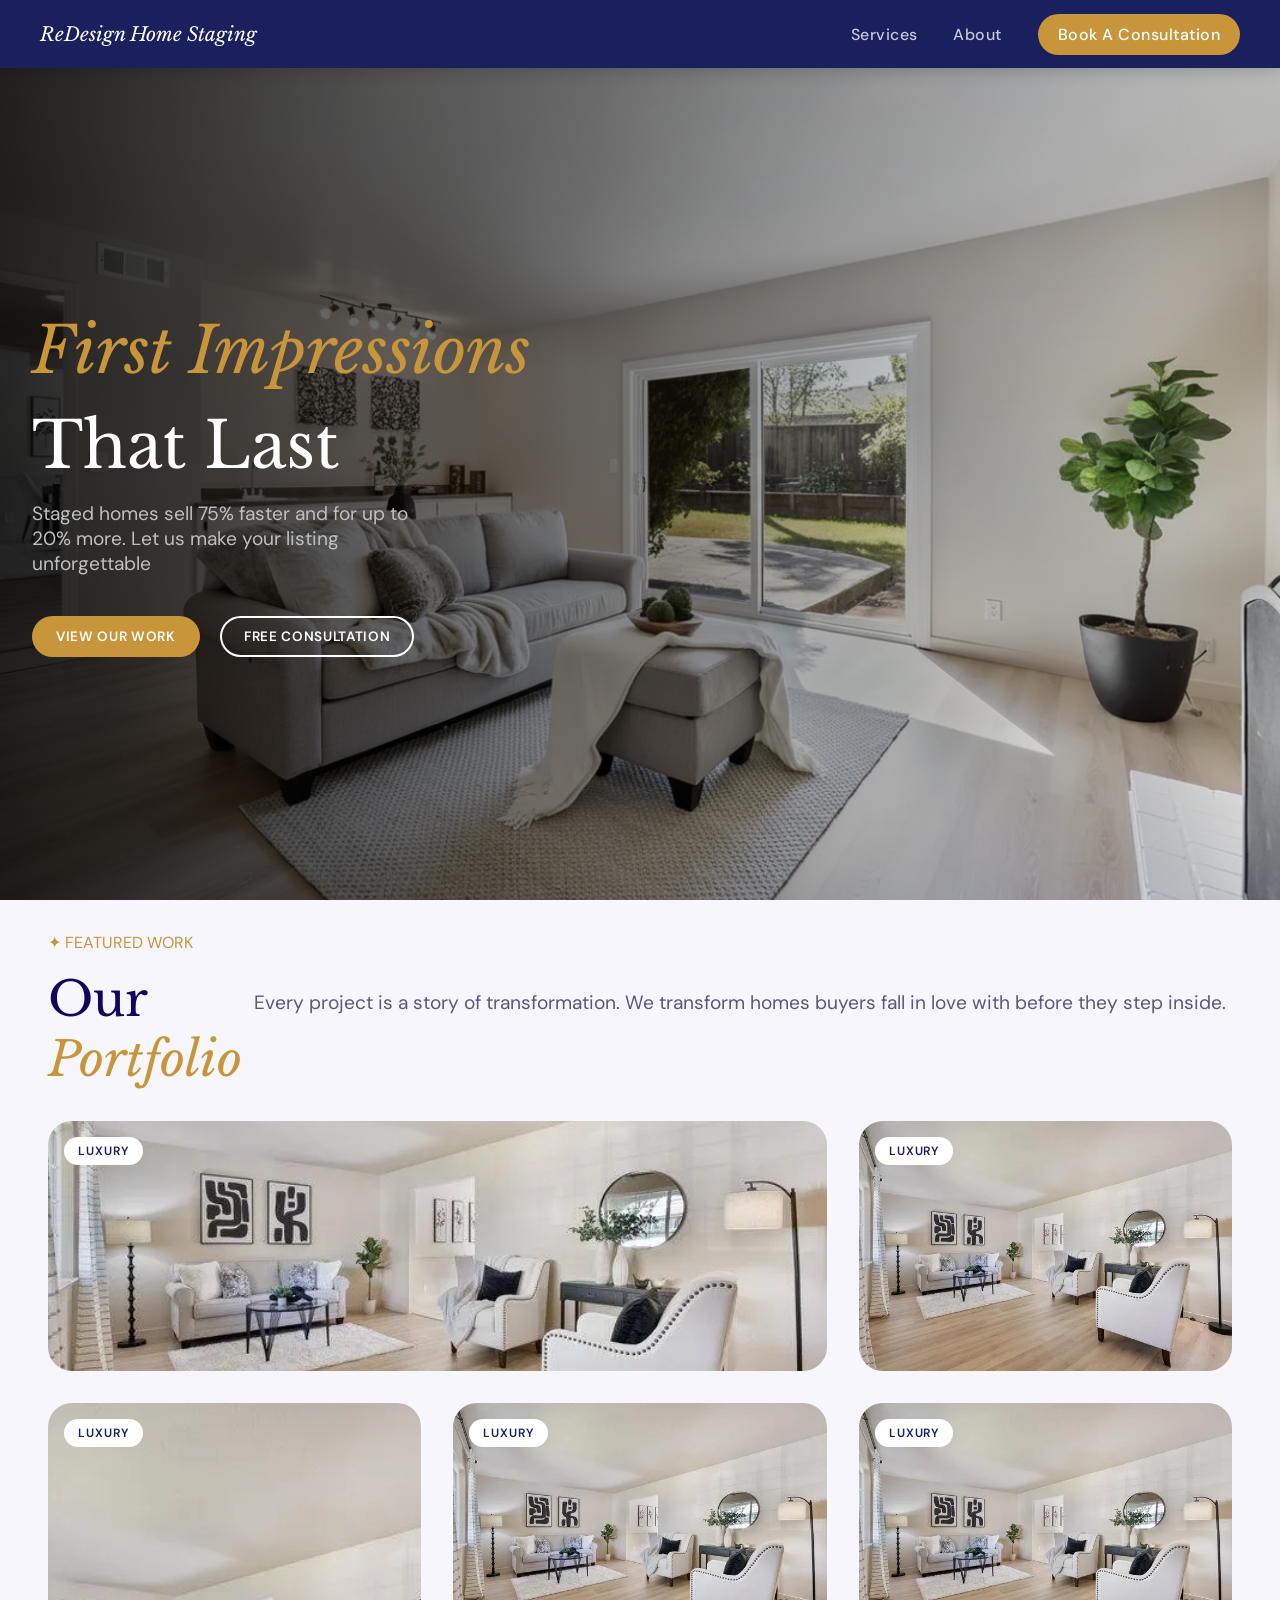
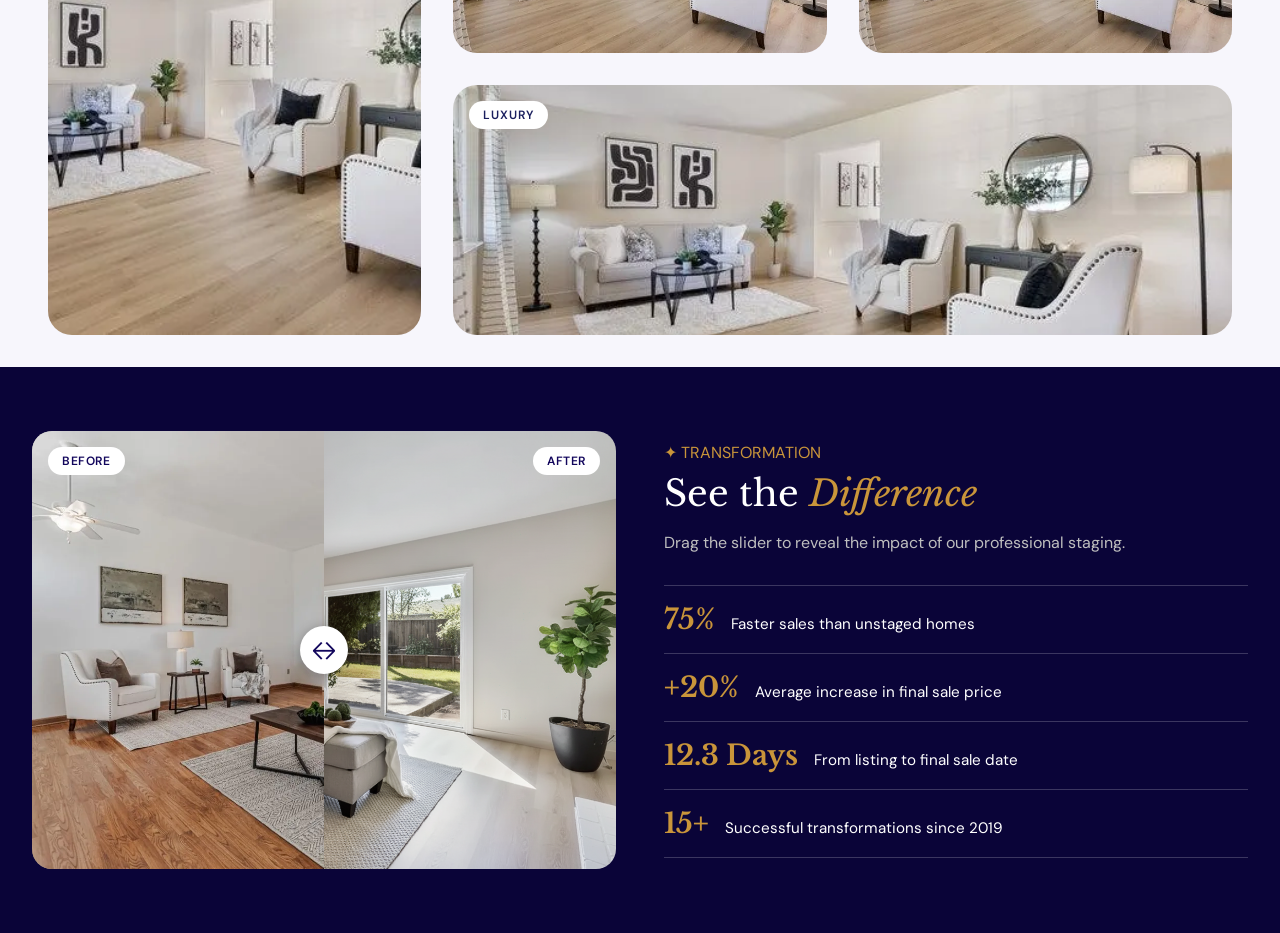
==== index.html @ 6b4704c6 "Added transformation section to homepage" ====
<!-- index.html - homepage for ReDesign Home Staging website -->

<!DOCTYPE html>

<html lang="en">
	<head>
        <meta charset="UTF-8" />
        <meta name="viewport" content="width=device-width, initial-scale=1.0" />
		<title>ReDesign Home Staging</title>
		<link rel="stylesheet" href="css/base.css" />
		<link rel="stylesheet" href="css/index.css" />
	</head>

	<body>

		<!-- navbar -->
		<nav id="navbar">
			<a href="index.html" id="brand">ReDesign Home Staging</a>

			<ul id="nav-links">
				<li><a href="services.html">Services</a></li>
				<li><a href="about.html">About</a></li>
				<li><a href="consult.html" id="nav-book">Book A Consultation</a></li>
			</ul>

            <!-- hamburger menu for mobile responsiveness -->
			<button id="nav-toggle" aria-label="Toggle menu">
				<span></span>
				<span></span>
				<span></span>
			</button>
		</nav>

		<!-- home page content -->
		<main id="page-body">
			<div class="hero">
				<img src="images/home-image-1.png" alt="Homepage Hero Image" class="hero-image">
				<div class="hero-overlay"></div>
				<div class="hero-content">
					<h1><span class="italic gold">First Impressions</span></h1>
					<h1>That Last</h1>
					<p>
						Staged homes sell 75% faster and for up to 20% more. Let us make your listing unforgettable
					</p>
					<!--button to scroll down to portfolio section-->
					<div class="inline">
						<a href="#portfolio" class="hero-cta">View Our Work</a>
						<a href="consult.html" class="hero-cta secondary">Free Consultation</a>
					</div>
				</div>
			</div>
			<!-- portfolio section -->
			<section id="portfolio" class="portfolio">
				<div class="portfolio-header">
					<div class="header-left">
						<p><span class="gold">✦ FEATURED WORK</span></p>
						<h2>Our <span class="italic gold"><br>Portfolio</span></h2>
					</div>
					<div class="header-right">
						<p>Every project is a story of transformation. We transform homes buyers fall in love with before they step inside.</p>
					</div>
				</div>

				<!-- Portfolio Grid -->
				<div class="portfolio-grid">
					<div class="portfolio-item">
						<div class="portfolio-image-wrapper">
							<img src="images/rdhs-image-2.png" alt="ReDesign Home Staging Project 2">
							<div class="portfolio-image-overlay"></div>
							<span class="portfolio-tag">Luxury</span>
							<div class="portfolio-caption">
								<h3>Location, CA</h3>
							</div>
						</div>
					</div>
					<div class="portfolio-item">
						<div class="portfolio-image-wrapper">
							<img src="images/rdhs-image-2.png" alt="ReDesign Home Staging Project 2">
							<div class="portfolio-image-overlay"></div>
							<span class="portfolio-tag">Luxury</span>
							<div class="portfolio-caption">
								<h3>Location, CA</h3>
							</div>
						</div>
					</div>
					<div class="portfolio-item">
						<div class="portfolio-image-wrapper">
							<img src="images/rdhs-image-2.png" alt="ReDesign Home Staging Project 2">
							<div class="portfolio-image-overlay"></div>
							<span class="portfolio-tag">Luxury</span>
							<div class="portfolio-caption">
								<h3>Location, CA</h3>
							</div>
						</div>
					</div>
					<div class="portfolio-item">
						<div class="portfolio-image-wrapper">
							<img src="images/rdhs-image-2.png" alt="ReDesign Home Staging Project 2">
							<div class="portfolio-image-overlay"></div>
							<span class="portfolio-tag">Luxury</span>
							<div class="portfolio-caption">
								<h3>Location, CA</h3>
							</div>
						</div>
					</div>
					<div class="portfolio-item">
						<div class="portfolio-image-wrapper">
							<img src="images/rdhs-image-2.png" alt="ReDesign Home Staging Project 2">
							<div class="portfolio-image-overlay"></div>
							<span class="portfolio-tag">Luxury</span>
							<div class="portfolio-caption">
								<h3>Location, CA</h3>
							</div>
						</div>
					</div>
					<div class="portfolio-item">
						<div class="portfolio-image-wrapper">
							<img src="images/rdhs-image-2.png" alt="ReDesign Home Staging Project 2">
							<div class="portfolio-image-overlay"></div>
							<span class="portfolio-tag">Luxury</span>
							<div class="portfolio-caption">
								<h3>Location, CA</h3>
							</div>
						</div>
					</div>
				</div>
			</section>

			<!-- transformation section-->
			<section id="transformation" class="transformation">
				<div class="transformation-inner">
					<!-- Before/After Slider (left column) -->
				  	<div class="transformation-slider-wrapper">
						<div class="transformation-slider" id="transformation-slider">
							<!-- Before Image -->
							<img 
								src="images/home-image-1.png" 
								alt="Before" 
								class="transformation-img transformation-img-before">

							<!-- After Image -->
							<div class="transformation-after-wrapper" id="after-clip" style="width: 50%;">
								<img 
									src="images/rdhs-image-3.png" 
									alt="After" 
									class="transformation-img transformation-img-after">
							</div>

							<!-- Pills -->
							<span class="transformation-pill transformation-pill-before">Before</span>
							<span class="transformation-pill transformation-pill-after">After</span>

							<!-- Slider Handle -->
							<div class="transformation-handle" id="slider-handle" role="slider" aria-valuenow="50" aria-valuemin="0" aria-valuemax="100" tabindex="0">
								<span class="transformation-handle-icon">&#8596;</span>
							</div>
						</div>
					</div>
					
					<!-- Content (right column) -->
					<div class="transformation-content">
						<p><span class="gold">✦ TRANSFORMATION</span></p>
						<h2>See the <span class="italic gold">Difference</span></h2>
						<p class="transformation-subtitle">Drag the slider to reveal the impact of our professional staging.</p>
						<ul class="transformation-facts">
							<li class="transformation-fact">
								<span class="transformation-fact-value">75%</span>
								<span class="transformation-fact-label">Faster sales than unstaged homes</span>
							</li>
							<li class="transformation-fact">
								<span class="transformation-fact-value">+20%</span>
								<span class="transformation-fact-label">Average increase in final sale price</span>
							</li>
							<li class="transformation-fact">
								<span class="transformation-fact-value">12.3 Days</span>
								<span class="transformation-fact-label">From listing to final sale date</span>
							</li>
							<li class="transformation-fact">
								<span class="transformation-fact-value">15+</span>
								<span class="transformation-fact-label">Successful transformations since 2019</span>
							</li>
						</ul>
					</div>
				</div>
			  </section>
		</main>

        <script src="js/navbar.js"></script>
		<script src="js/transformation-slider.js"></script>

	</body>
</html>
---- css/base.css ----
/* base.css - universal styling across pages */

/* importing google fonts for Libre Baskerville and DM Sans */
@import url('https://fonts.googleapis.com/css2?family=Libre+Baskerville:ital,wght@0,400;0,700;1,400&family=DM+Sans:wght@300;400;500;600&display=swap');

/* root variables */
:root {
  --navy:         #1a1f5e;
  --navy-blue:    #294187;
  --dark-navy:    #12065C;
  --darkest-navy: #0A0438;
  --light-blue:   #5D567D;
  --gold:         #C9953A;
  --gold-hover:   #e6b965;
  --white:        #ffffff;
  --bg-white:     #F7F6FC;
  --gray:         #BFBFBF;
  --dark-gray:    #6E6E6E;

  --nav-height: 68px;
  --font-serif: 'Libre Baskerville', Georgia, serif;
  --font-sans:  'DM Sans', sans-serif;
}

/* reset CSS */
*, *::before, *::after {
  box-sizing: border-box;
  margin: 0;
  padding: 0;
}

html {
  scroll-behavior: smooth;
}

body {
  font-family: var(--font-sans);
  background: var(--bg-white);
}

a {
  text-decoration: none;
  color: inherit;
}

.italic {
  font-style: italic;
}

.gold {
  color: var(--gold);
}

.inline {
  display: inline-block;
}

/* navbar */
nav {
  position: fixed;
  top: 0;
  left: 0;
  right: 0;
  z-index: 1000;
  height: var(--nav-height);
  background: var(--navy);
  display: flex;
  align-items: center;
  padding: 0 40px;
  box-shadow: 0 2px 16px rgba(0, 0, 0, 0.2);
}

/* brand / logo text */
#brand {
  font-family: var(--font-serif);
  font-size: 1.20rem;
  /* font-weight: 700; */
  font-style: italic;
  color: var(--white);
  flex-shrink: 0;
}

/* link list */
#nav-links {
  display: flex;
  align-items: center;
  gap: 36px;
  list-style: none;
  margin-left: auto;
}

#nav-links a {
  font-size: 1rem;
  font-weight: 500;
  color: rgba(255, 255, 255, 0.75);
  letter-spacing: 0.03em;
  position: relative;
  transition: color 0.2s;
}

/* underline animation on hover */
#nav-links a::after {
  content: '';
  position: absolute;
  bottom: -2px;
  left: 0;
  width: 0;
  height: 1.5px;
  background: var(--gold);
  transition: width 0.2s;
}

#nav-links a:hover {
  color: var(--white);
}

#nav-links a:hover::after {
  width: 100%;
}

/* active page indicator */
#nav-links a.active {
  color: var(--white);
  background: rgba(255, 255, 255, 0.12);
  padding: 5px 12px;
  border-radius: 20px;
}

#nav-links a.active::after {
  display: none;
}

/* book button */
#nav-book {
  background: var(--gold);
  color: var(--white) !important;
  font-size: 0.82rem;
  font-weight: 600;
  letter-spacing: 0.04em;
  padding: 10px 20px;
  border-radius: 30px;
  transition: background 0.2s;
}

#nav-book:hover {
  background: var(--gold-hover);
}

/* book button active state */
#nav-book.active {
  background: var(--gold-hover);
}

#nav-book::after,
#nav-book.active::after {
  display: none !important;
}

/* hamburger button */
#nav-toggle {
  display: none;
  flex-direction: column;
  gap: 5px;
  background: none;
  border: none;
  cursor: pointer;
  padding: 4px;
  margin-left: 16px
}

#nav-toggle span {
  display: block;
  width: 24px;
  height: 2px;
  background: var(--white);
  border-radius: 2px;
  transition: all 0.3s;
}

/* mobile responsiveness */
@media (max-width: 768px) {
  nav {
    padding: 0 20px;
  }

  #nav-links {
    display: none;
    position: fixed;
    top: var(--nav-height);
    left: 0;
    right: 0;
    background: var(--navy);
    flex-direction: column;
    gap: 0;
    padding: 12px 0 20px;
    box-shadow: 0 8px 24px rgba(0, 0, 0, 0.2);
  }

  #nav-links.open {
    display: flex;
  }

  #nav-links li {
    width: 100%;
    text-align: center;
  }

  #nav-links a {
    display: block;
    padding: 14px 24px;
    font-size: 0.95rem;
  }

  #nav-links a::after {
    display: none;
  }

  #nav-links a.active {
    padding: 14px 24px;
    border-radius: 0;
    background: rgba(255, 255, 255, 0.1);
  }

  #nav-toggle {
    display: flex;
    margin-left: 16px;
  }

  #nav-toggle.open span:nth-child(1) {
    transform: translateY(7px) rotate(45deg);
  }

  #nav-toggle.open span:nth-child(2) {
    opacity: 0;
  }

  #nav-toggle.open span:nth-child(3) {
    transform: translateY(-7px) rotate(-45deg);
  }
}

/* offsetting page content below fixed nav */
#page-body {
  padding-top: var(--nav-height);
}
---- css/index.css ----
/* index.css - styling for index.html */

/* hero section */
.hero {
    position: relative;
    min-height: calc(100vh - var(--nav-height));
    overflow: hidden;
}

.hero-image {
    position: absolute;
    inset: 0;
    width: 100%;
    height: 100%;
    object-fit: cover;
    z-index: 0;
}

.hero-overlay {
    position: absolute;
    inset: 0;
    background: linear-gradient(to right, rgba(0, 0, 0, 0.800), transparent);
    z-index: 1;
}

/* text content above overlay */
.hero-content {
    position: relative;
    z-index: 2;
    color: var(--white);
    display: flex;
    flex-direction: column;
    align-items: left;
    justify-content: center;
    text-align: left;
    padding: 4rem 2rem;
    gap: 1rem;
    min-height: calc(100vh - var(--nav-height));
}

.hero-content h1 {
    font-family: var(--font-serif);
    font-size: 4rem;
    font-weight: 400;
}

.hero-content p {
    max-width: 400px;
    font-size: 1.2rem;
    color: var(--gray);
}

.hero-cta {
    display: inline-block;
    margin-top: 1.5rem;
    margin-right: 1rem;
    padding: 0.75rem 1.5rem;
    border-radius: 999px;
    background: var(--gold);
    color: var(--white);
    font-weight: 600;
    letter-spacing: 0.05em;
    text-transform: uppercase;
    font-size: 0.85rem;
    transition: background 0.2s;
}

.hero-cta:hover {
    background: var(--gold-hover);
}

.hero-cta.secondary {
    background: transparent;
    box-shadow: inset 0 0 0 2px var(--white);
    color: var(--white);
}

.hero-cta.secondary:hover {
    background: var(--dark-gray);
    color: var(--white);
}

/* portfolio section */
.portfolio {
    padding: 2rem 3rem;
}

.portfolio-header {
    display: flex;
    margin-bottom: 2rem;
}

.header-left {
    flex: 1;
    max-width: 200px;
}

.header-right {
    flex: 3;
    display: flex;
    align-items: center;
    justify-content: center;
    color: var(--light-blue);
    font-size: 1.2rem;
}

.portfolio h2 {
    font-family: var(--font-serif);
    color: var(--dark-navy);
    font-size: 3rem;
    font-weight: 400;
}

.portfolio p {
    margin-bottom: 1rem;
}

.portfolio-grid {
    display: grid;
    grid-template-columns: repeat(3, 1fr);
    grid-template-rows: repeat(3, 250px);
    grid-template-areas: 
        "home-1 home-1 home-2"
        "home-3 home-4 home-5"
        "home-3 home-6 home-6";
    gap: 2rem;
}

.portfolio-item {
    height: 100%;
}

.portfolio-item:nth-child(1) {
    grid-area: home-1;
}
.portfolio-item:nth-child(2) {
    grid-area: home-2;
}
.portfolio-item:nth-child(3) {
    grid-area: home-3;
}
.portfolio-item:nth-child(4) {
    grid-area: home-4;
}
.portfolio-item:nth-child(5) {
    grid-area: home-5;
}
.portfolio-item:nth-child(6) {
    grid-area: home-6;
}


.portfolio-image-wrapper {
    position: relative;
    height: 100%;
    border-radius: 24px;
    overflow: hidden;
}

.portfolio-image-wrapper img {
    display: block;
    width: 100%;
    height: 100%;
    object-fit: cover;
}

.portfolio-image-overlay {
    position: absolute;
    bottom: 0;
    left: 0;
    right: 0;
    height: 40%;
    z-index: 1;
    transition: background 0.3s ease;
}

.portfolio-tag {
    position: absolute;
    top: 16px;
    left: 16px;
    z-index: 2;
    padding: 6px 14px;
    border-radius: 999px;
    background: var(--white);
    color: var(--navy);
    font-size: 0.75rem;
    font-weight: 600;
    letter-spacing: 0.08em;
    text-transform: uppercase;
}

.portfolio-caption {
    position: absolute;
    left: 24px;
    bottom: 20px;
    z-index: 2;
    color: var(--white);
    opacity: 0;
    transform: translateY(10px);
    transition: opacity 0.3s ease, transform 0.3s ease;
}

.portfolio-caption h3 {
    font-family: var(--font-serif);
    font-size: 1.1rem;
    font-weight: 400;
}

.portfolio-image-wrapper:hover img {
    transform: scale(1.02);
    transition: transform 0.3s ease;
}

.portfolio-image-wrapper:hover .portfolio-caption {
    opacity: 1;
    transform: translateY(0);
}

.portfolio-image-wrapper:hover .portfolio-image-overlay {
    background: linear-gradient(to top, rgba(27, 27, 27, 0.8), transparent);
}

/* transformation section */
.transformation {
    background: var(--darkest-navy);
    color: var(--white);
    padding: 4rem 2rem;
}

.transformation-inner {
    max-width: 1300px;
    margin: 0 auto;
    display: grid;
    grid-template-columns: 1fr 1fr;
    gap: 3rem;
    align-items: center;
}

/* Before/After Slider (left column) */
.transformation-slider-wrapper {
    width: 100%;
}

.transformation-slider {
    position: relative;
    width: 100%;
    border-radius: 20px;
    overflow: hidden;
    aspect-ratio: 4 / 3;
    background: var(--darkest-navy);
}

.transformation-img {
    position: absolute;
    inset: 0;
    width: 100%;
    height: 100%;
    object-fit: cover;
    display: block;
}

.transformation-after-wrapper {
    position: absolute;
    inset: 0;
    overflow: hidden;
    z-index: 2;
}

.transformation-after-wrapper .transformation-img-after {
    position: absolute;
    left: 0;
    top: 0;
    height: 100%;
    width: calc(100% * 100 / var(--clip, 50));
    object-fit: cover;
    display: block;
}

/* Pills */
.transformation-pill {
    position: absolute;
    top: 16px;
    z-index: 3;
    padding: 6px 14px;
    border-radius: 999px;
    background: var(--white);
    color: var(--dark-navy);
    font-size: 0.75rem;
    font-weight: 600;
    letter-spacing: 0.05em;
    text-transform: uppercase;
}

.transformation-pill-before { left: 16px; }
.transformation-pill-after { right: 16px; }

/* Handle on the divider */
.transformation-handle {
    position: absolute;
    top: 50%;
    left: 50%;
    transform: translate(-50%, -50%);
    width: 48px;
    height: 48px;
    border-radius: 50%;
    background: var(--white);
    box-shadow: 0 2px 12px rgba(0,0,0,0.3);
    z-index: 4;
    cursor: ew-resize;
    display: flex;
    align-items: center;
    justify-content: center;
    touch-action: none;
}

.transformation-handle-icon {
    font-size: 1.5rem;
    color: var(--dark-navy);
}

/* Right column: title, headline, subtitle, facts */
.transformation-content h2 {
    font-family: var(--font-serif);
    font-size: 2.25rem;
    font-weight: 400;
    margin: 0.5rem 0 1rem;
}

.transformation-subtitle {
    color: var(--gray);
    margin-bottom: 2rem;
}

.transformation-facts {
    list-style: none;
    padding: 0;
    margin: 0;
    border-top: 1px solid rgba(255,255,255,0.2);
}

.transformation-fact {
    display: flex;
    align-items: baseline;
    gap: 1rem;
    padding: 1rem 0;
    border-bottom: 1px solid rgba(255,255,255,0.2);
}

.transformation-fact-value {
    font-family: var(--font-serif);
    font-size: 1.75rem;
    font-weight: 700;
    color: var(--gold);
    flex-shrink: 0;
}

.transformation-fact-label {
    color: var(--white);
    font-size: 0.95rem;
}

@media (max-width: 1024px) {
    .transformation-inner {
      grid-template-columns: 1fr;
    }
}
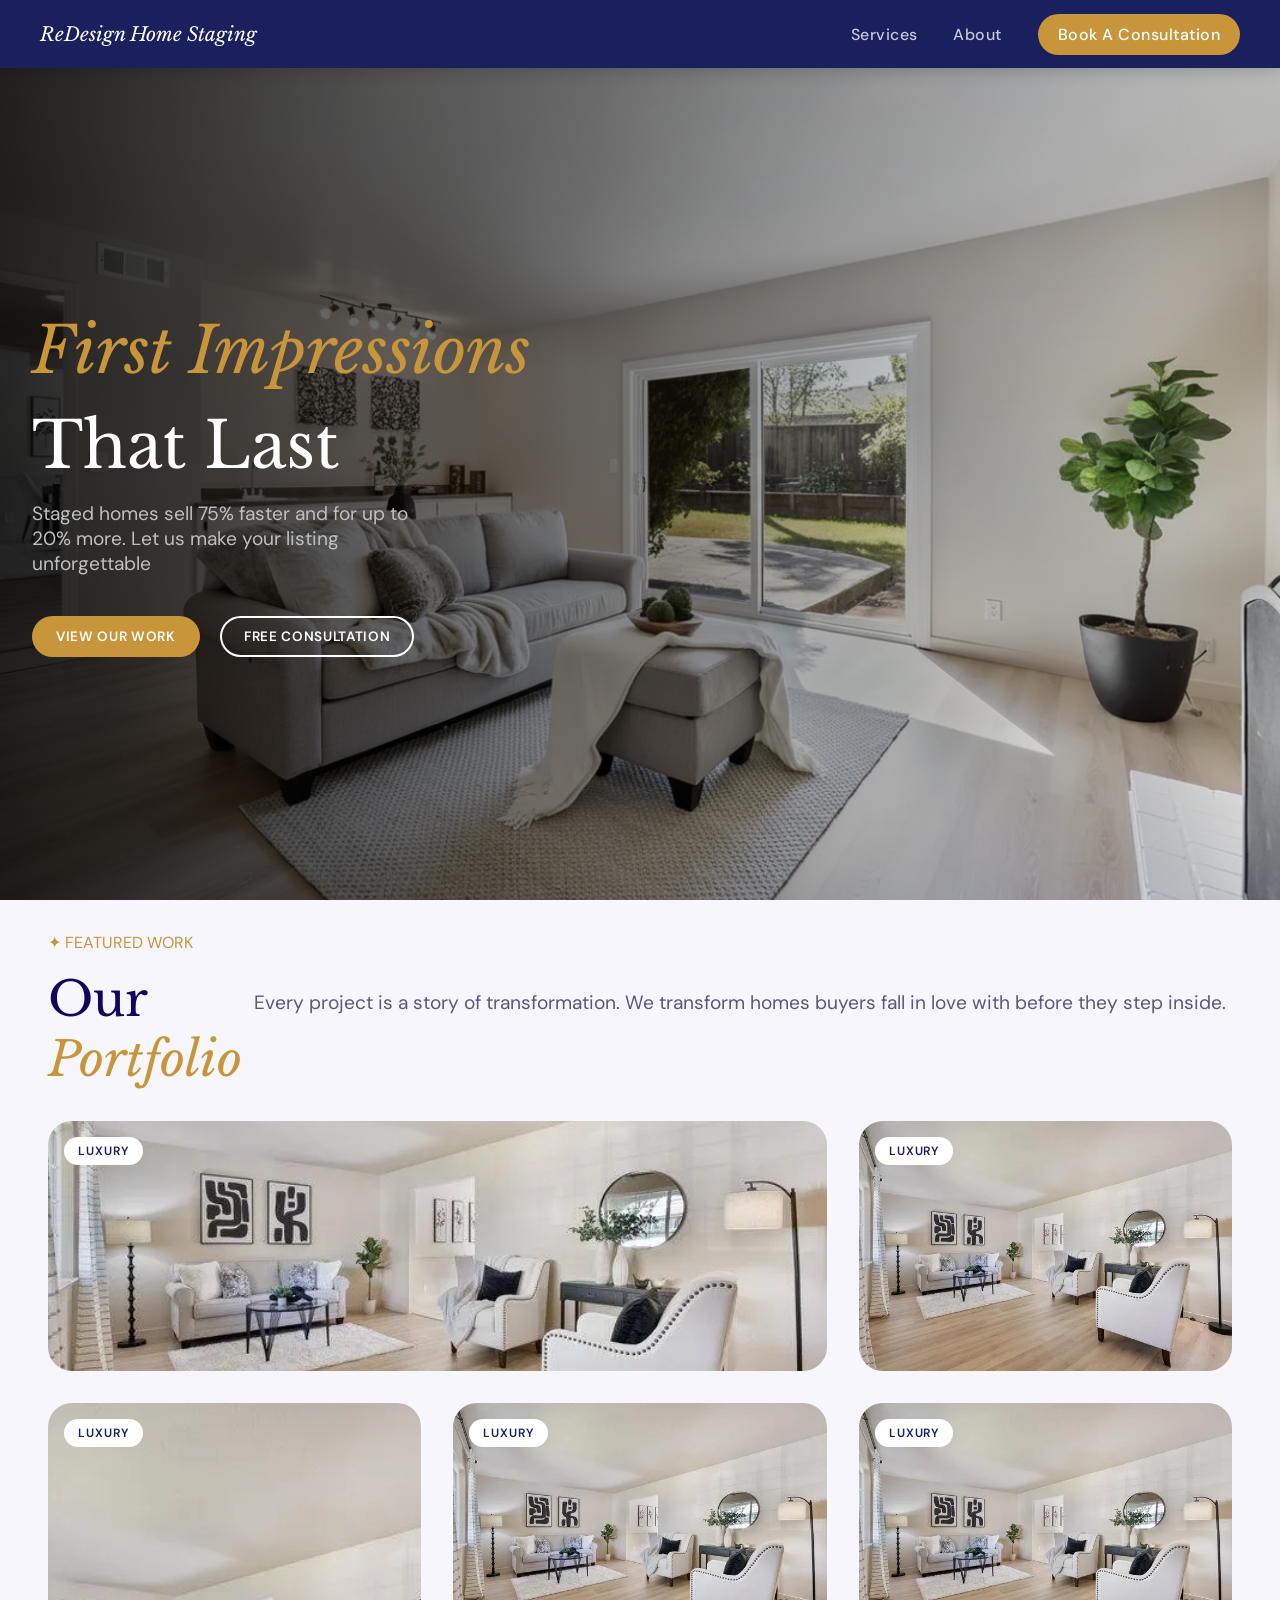
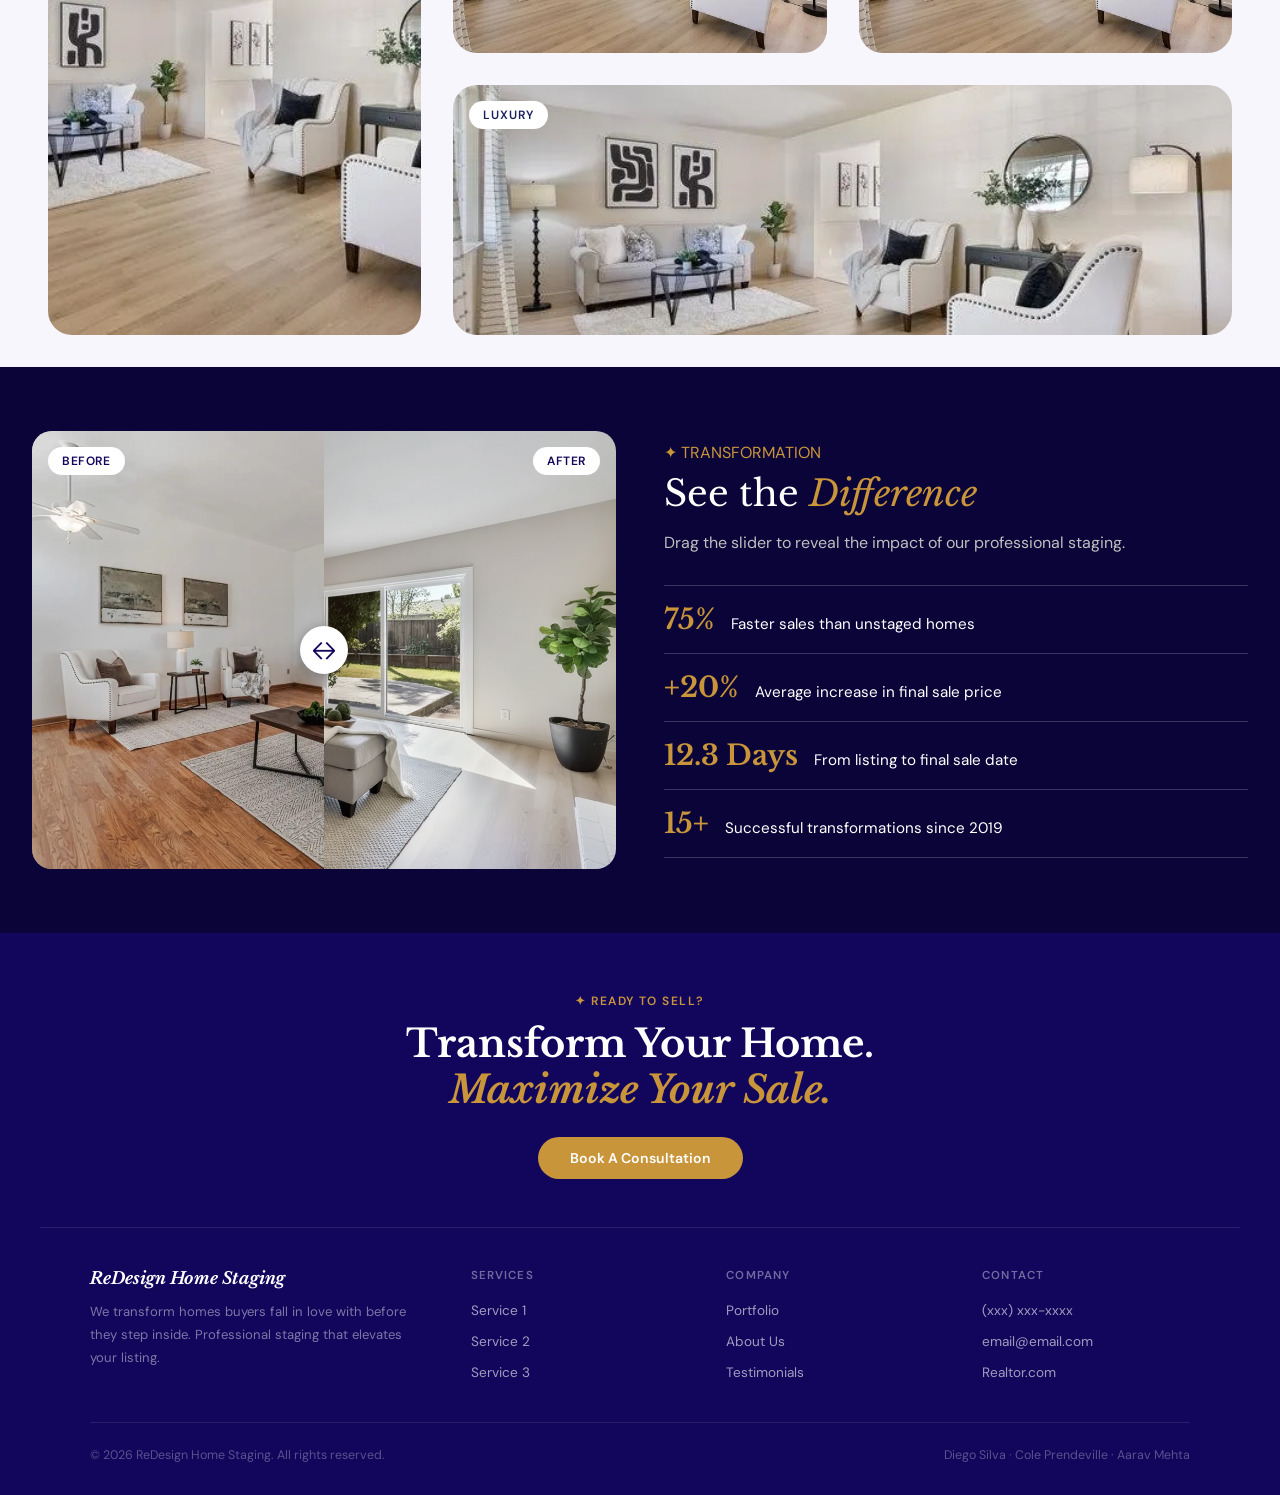
==== commit 7efadd2a: "Merge pull request #6 from drsilva9583/home-page-design Added transformation section to homepage" ====
--- a/index.html
+++ b/index.html
@@ -9,6 +9,7 @@
 		<title>ReDesign Home Staging</title>
 		<link rel="stylesheet" href="css/base.css" />
 		<link rel="stylesheet" href="css/index.css" />
+		<link rel="stylesheet" href="css/footer.css" />
 	</head>
 
 	<body>
@@ -185,6 +186,56 @@
 			  </section>
 		</main>
 
+		<!-- footer -->
+        <footer>
+            <div class="footer-cta">
+                <p class="footer-cta-label">✦ Ready To Sell?</p>
+                <h2>Transform Your Home.<br><em>Maximize Your Sale.</em></h2>
+                <a href="consult.html" class="footer-cta-btn">Book A Consultation</a>
+            </div>
+    
+            <div class="footer-divider"></div>
+    
+            <div class="footer-grid">
+                <div>
+                    <p class="footer-brand">ReDesign Home Staging</p>
+                    <p class="footer-tagline">We transform homes buyers fall in love with before they step inside. Professional staging that elevates your listing.</p>
+                </div>
+    
+                <div class="footer-col">
+                    <h4>Services</h4>
+                    <ul>
+                        <li><a href="services.html">Service 1</a></li>
+                        <li><a href="services.html">Service 2</a></li>
+                        <li><a href="services.html">Service 3</a></li>
+                    </ul>
+                </div>
+    
+                <div class="footer-col">
+                    <h4>Company</h4>
+                    <ul>
+                        <li><a href="index.html#portfolio">Portfolio</a></li>
+                        <li><a href="about.html">About Us</a></li>
+                        <li><a href="index.html#testimonials">Testimonials</a></li>
+                    </ul>
+                </div>
+    
+                <div class="footer-col">
+                    <h4>Contact</h4>
+                    <ul>
+                        <li><a>(xxx) xxx-xxxx</a></li>
+                        <li><a href="mailto:email@email.com">email@email.com</a></li>
+                        <li><a href="https://www.realtor.com" target="_blank">Realtor.com</a></li>
+                    </ul>
+                </div>
+            </div>
+    
+            <div class="footer-bottom">
+                <span>&copy; 2026 ReDesign Home Staging. All rights reserved.</span>
+                <span>Diego Silva &middot; Cole Prendeville &middot; Aarav Mehta</span>
+            </div>
+        </footer>
+
         <script src="js/navbar.js"></script>
 		<script src="js/transformation-slider.js"></script>
 
--- a/css/base.css
+++ b/css/base.css
@@ -13,10 +13,10 @@
   --gold:         #C9953A;
   --gold-hover:   #e6b965;
   --white:        #ffffff;
+  --off-white:    #f4f4f7;
   --bg-white:     #F7F6FC;
   --gray:         #BFBFBF;
   --dark-gray:    #6E6E6E;
-
   --nav-height: 68px;
   --font-serif: 'Libre Baskerville', Georgia, serif;
   --font-sans:  'DM Sans', sans-serif;
--- a/css/footer.css
+++ b/css/footer.css
@@ -0,0 +1,150 @@
+/* footer.css - styling for the site footer */
+
+footer {
+    background: var(--dark-navy);
+    color: rgba(255, 255, 255, 0.65);
+    padding: 60px 40px 32px;
+}
+
+/* CTA section at top of footer */
+.footer-cta {
+    text-align: center;
+    margin-bottom: 48px;
+}
+
+.footer-cta-label {
+    font-size: 0.75rem;
+    font-weight: 600;
+    letter-spacing: 0.12em;
+    text-transform: uppercase;
+    color: var(--gold);
+    margin-bottom: 12px;
+}
+
+.footer-cta h2 {
+    font-family: var(--font-serif);
+    font-size: 2.4rem;
+    font-weight: 700;
+    color: var(--white);
+    line-height: 1.2;
+}
+
+.footer-cta h2 em {
+    font-style: italic;
+    color: var(--gold);
+}
+
+.footer-cta-btn {
+    display: inline-block;
+    margin-top: 24px;
+    padding: 0.75rem 2rem;
+    background: var(--gold);
+    color: var(--white);
+    font-size: 0.88rem;
+    font-weight: 600;
+    border-radius: 30px;
+    transition: background 0.2s;
+}
+
+.footer-cta-btn:hover {
+    background: var(--gold-hover);
+}
+
+/* hide CTA button on consult page since user is already there */
+.hide-footer-cta .footer-cta-btn {
+    display: none;
+}
+
+/* divider line */
+.footer-divider {
+    height: 1px;
+    background: rgba(255, 255, 255, 0.1);
+    margin-bottom: 40px;
+}
+
+/* four column grid */
+.footer-grid {
+    display: grid;
+    grid-template-columns: 1.6fr 1fr 1fr 1fr;
+    gap: 48px;
+    max-width: 1100px;
+    margin: 0 auto 40px;
+}
+
+/* brand column */
+.footer-brand {
+    font-family: var(--font-serif);
+    font-size: 1.05rem;
+    font-weight: 700;
+    font-style: italic;
+    color: var(--white);
+    margin-bottom: 12px;
+}
+
+.footer-tagline {
+    font-size: 0.82rem;
+    line-height: 1.75;
+    color: rgba(255, 255, 255, 0.45);
+}
+
+/* link columns */
+.footer-col h4 {
+    font-size: 0.72rem;
+    font-weight: 600;
+    letter-spacing: 0.1em;
+    text-transform: uppercase;
+    color: rgba(255, 255, 255, 0.4);
+    margin-bottom: 16px;
+}
+
+.footer-col ul {
+    list-style: none;
+    display: flex;
+    flex-direction: column;
+    gap: 10px;
+}
+
+.footer-col ul li a {
+    font-size: 0.85rem;
+    color: rgba(255, 255, 255, 0.6);
+    transition: color 0.2s;
+}
+
+.footer-col ul li a:hover {
+    color: var(--gold);
+}
+
+/* bottom bar */
+.footer-bottom {
+    max-width: 1100px;
+    margin: 0 auto;
+    padding-top: 24px;
+    border-top: 1px solid rgba(255, 255, 255, 0.1);
+    display: flex;
+    justify-content: space-between;
+    align-items: center;
+    font-size: 0.78rem;
+    color: rgba(255, 255, 255, 0.3);
+}
+
+/* mobile */
+@media (max-width: 768px) {
+    footer {
+        padding: 48px 20px 24px;
+    }
+
+    .footer-grid {
+        grid-template-columns: 1fr 1fr;
+        gap: 32px;
+    }
+
+    .footer-cta h2 {
+        font-size: 1.8rem;
+    }
+
+    .footer-bottom {
+        flex-direction: column;
+        gap: 8px;
+        text-align: center;
+    }
+}
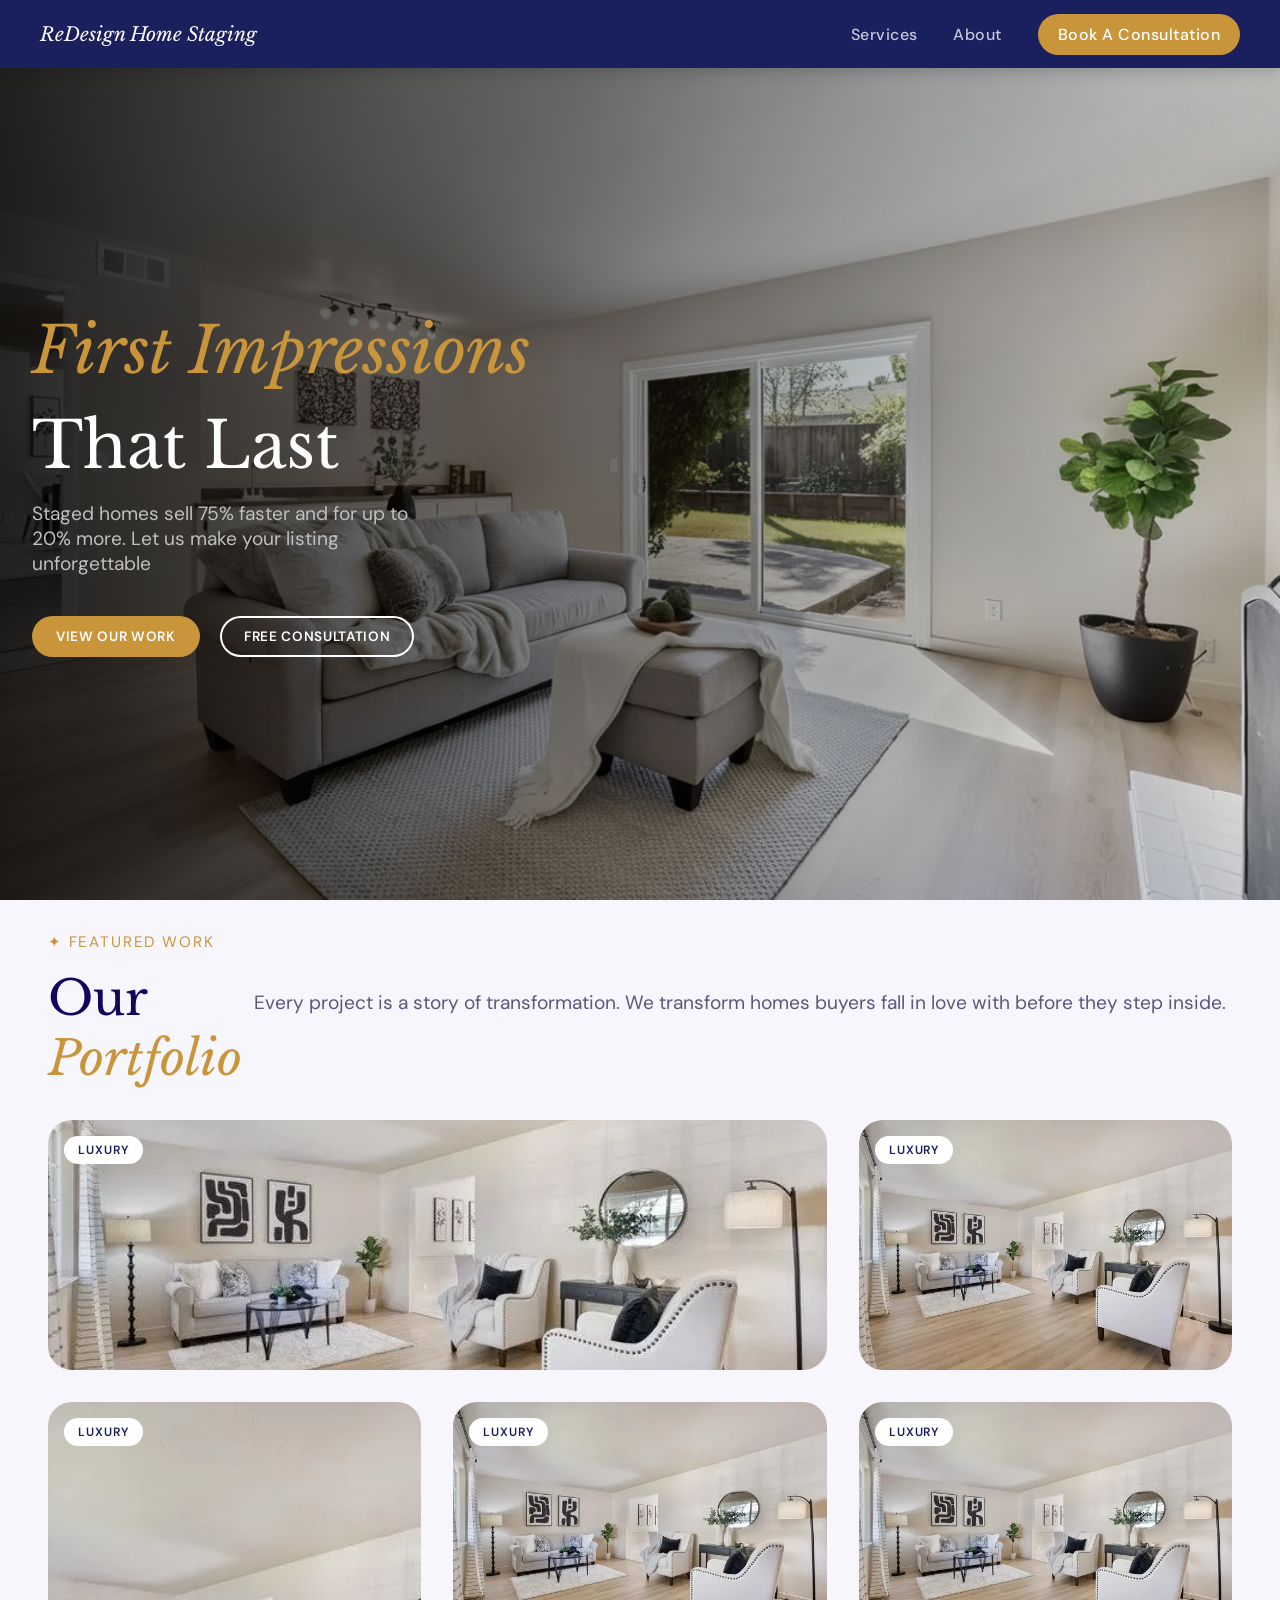
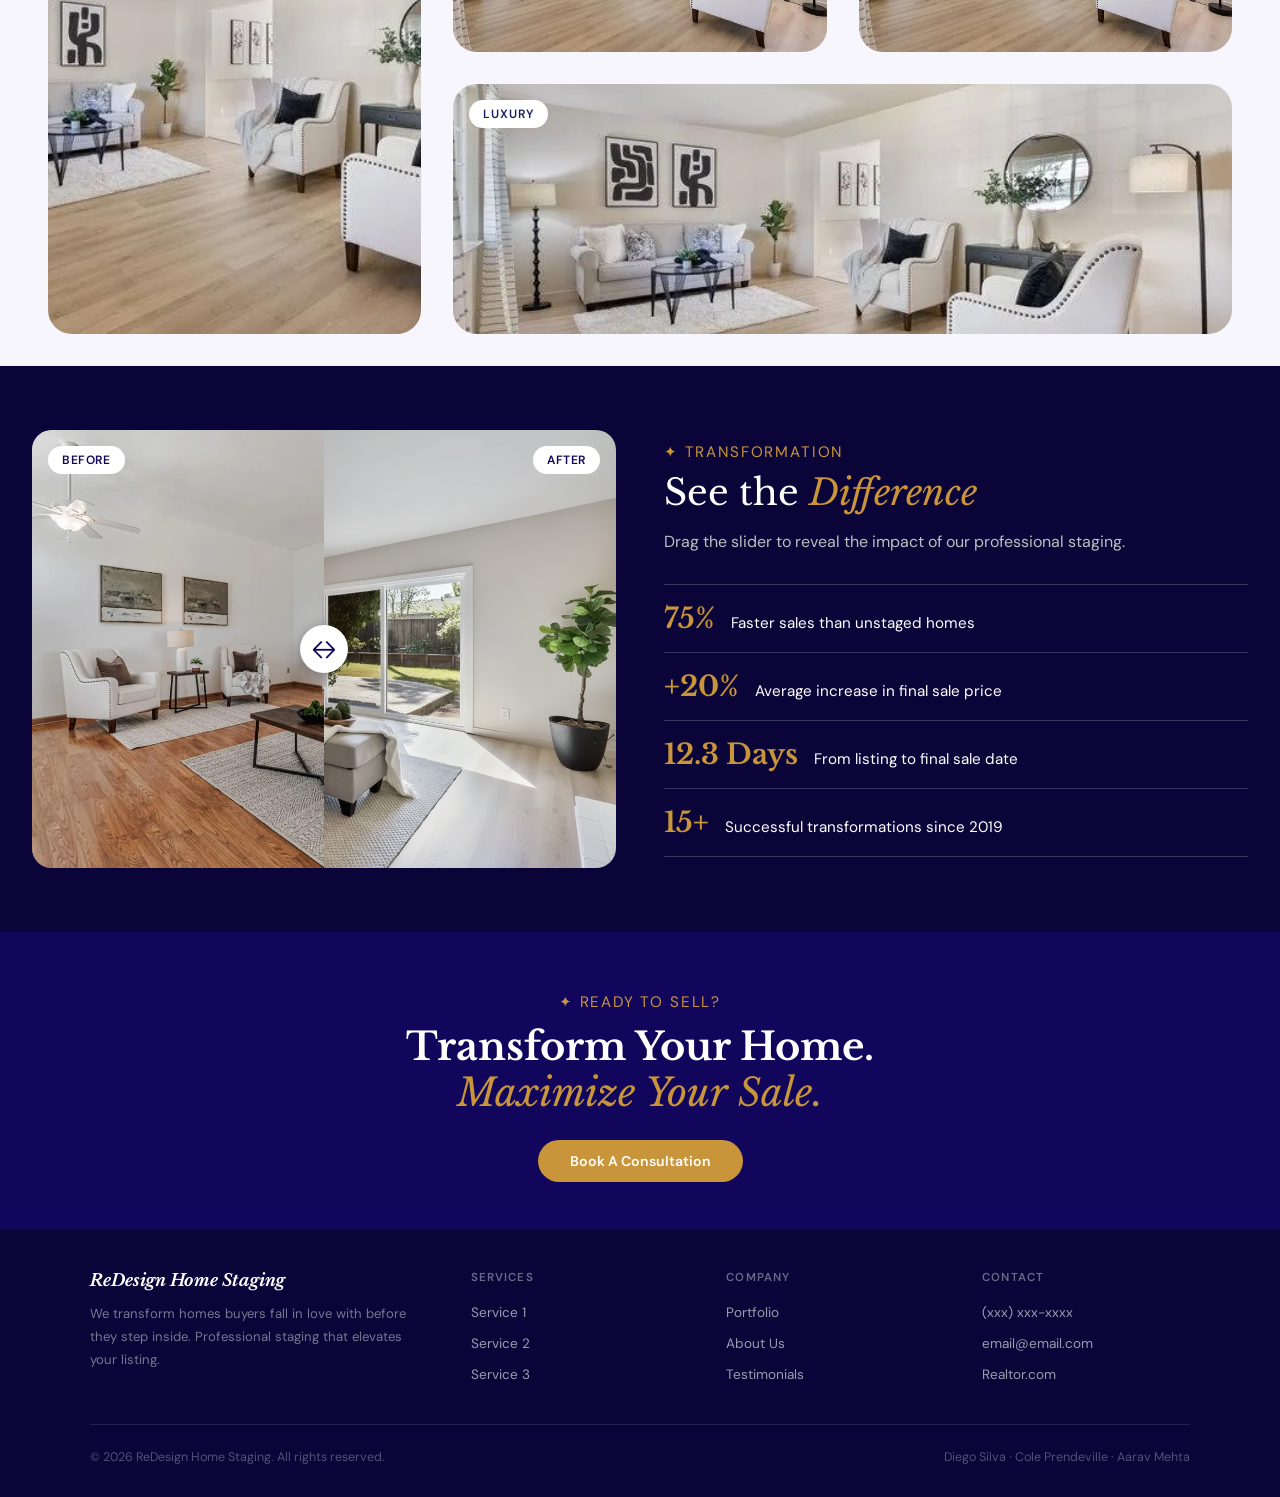
==== commit d67826cb: "fixed footer styling and transformation slider highlighting issue" ====
--- a/index.html
+++ b/index.html
@@ -160,7 +160,7 @@
 					
 					<!-- Content (right column) -->
 					<div class="transformation-content">
-						<p><span class="gold">✦ TRANSFORMATION</span></p>
+						<p class="transformation-label"><span class="gold">✦ TRANSFORMATION</span></p>
 						<h2>See the <span class="italic gold">Difference</span></h2>
 						<p class="transformation-subtitle">Drag the slider to reveal the impact of our professional staging.</p>
 						<ul class="transformation-facts">
@@ -194,46 +194,42 @@
                 <a href="consult.html" class="footer-cta-btn">Book A Consultation</a>
             </div>
     
-            <div class="footer-divider"></div>
-    
-            <div class="footer-grid">
-                <div>
-                    <p class="footer-brand">ReDesign Home Staging</p>
-                    <p class="footer-tagline">We transform homes buyers fall in love with before they step inside. Professional staging that elevates your listing.</p>
-                </div>
-    
-                <div class="footer-col">
-                    <h4>Services</h4>
-                    <ul>
-                        <li><a href="services.html">Service 1</a></li>
-                        <li><a href="services.html">Service 2</a></li>
-                        <li><a href="services.html">Service 3</a></li>
-                    </ul>
-                </div>
-    
-                <div class="footer-col">
-                    <h4>Company</h4>
-                    <ul>
-                        <li><a href="index.html#portfolio">Portfolio</a></li>
-                        <li><a href="about.html">About Us</a></li>
-                        <li><a href="index.html#testimonials">Testimonials</a></li>
-                    </ul>
-                </div>
-    
-                <div class="footer-col">
-                    <h4>Contact</h4>
-                    <ul>
-                        <li><a>(xxx) xxx-xxxx</a></li>
-                        <li><a href="mailto:email@email.com">email@email.com</a></li>
-                        <li><a href="https://www.realtor.com" target="_blank">Realtor.com</a></li>
-                    </ul>
-                </div>
-            </div>
-    
-            <div class="footer-bottom">
-                <span>&copy; 2026 ReDesign Home Staging. All rights reserved.</span>
-                <span>Diego Silva &middot; Cole Prendeville &middot; Aarav Mehta</span>
-            </div>
+            <div class="footer-lower">
+				<div class="footer-grid">
+					<div>
+						<p class="footer-brand">ReDesign Home Staging</p>
+						<p class="footer-tagline">We transform homes buyers fall in love with before they step inside. Professional staging that elevates your listing.</p>
+					</div>
+					<div class="footer-col">
+						<h4>Services</h4>
+						<ul>
+							<li><a href="services.html">Service 1</a></li>
+							<li><a href="services.html">Service 2</a></li>
+							<li><a href="services.html">Service 3</a></li>
+						</ul>
+					</div>
+					<div class="footer-col">
+						<h4>Company</h4>
+						<ul>
+							<li><a href="index.html#portfolio">Portfolio</a></li>
+							<li><a href="about.html">About Us</a></li>
+							<li><a href="index.html#testimonials">Testimonials</a></li>
+						</ul>
+					</div>
+					<div class="footer-col">
+						<h4>Contact</h4>
+						<ul>
+							<li><a>(xxx) xxx-xxxx</a></li>
+							<li><a href="mailto:email@email.com">email@email.com</a></li>
+							<li><a href="https://www.realtor.com" target="_blank">Realtor.com</a></li>
+						</ul>
+					</div>
+				</div>
+				<div class="footer-bottom">
+					<span>&copy; 2026 ReDesign Home Staging. All rights reserved.</span>
+					<span>Diego Silva &middot; Cole Prendeville &middot; Aarav Mehta</span>
+				</div>
+			</div>
         </footer>
 
         <script src="js/navbar.js"></script>
--- a/css/index.css
+++ b/css/index.css
@@ -93,6 +93,11 @@
 .header-left {
     flex: 1;
     max-width: 200px;
+}
+
+.header-left p {
+    font-size: 0.95rem;
+    letter-spacing: 0.12em;
 }
 
 .header-right {
@@ -227,6 +232,11 @@
     padding: 4rem 2rem;
 }
 
+.transformation-label {
+    letter-spacing: 0.12em;
+    font-size: 0.95rem;
+}
+
 .transformation-inner {
     max-width: 1300px;
     margin: 0 auto;
@@ -311,6 +321,10 @@
     align-items: center;
     justify-content: center;
     touch-action: none;
+    user-select: none;
+    -webkit-user-select: none;
+    -moz-user-select: none;
+    -ms-user-select: none;
 }
 
 .transformation-handle-icon {
--- a/css/footer.css
+++ b/css/footer.css
@@ -13,8 +13,7 @@
 }
 
 .footer-cta-label {
-    font-size: 0.75rem;
-    font-weight: 600;
+    font-size: 0.95rem;
     letter-spacing: 0.12em;
     text-transform: uppercase;
     color: var(--gold);
@@ -31,6 +30,7 @@
 
 .footer-cta h2 em {
     font-style: italic;
+    font-weight: 400;
     color: var(--gold);
 }
 
@@ -55,11 +55,10 @@
     display: none;
 }
 
-/* divider line */
-.footer-divider {
-    height: 1px;
-    background: rgba(255, 255, 255, 0.1);
-    margin-bottom: 40px;
+.footer-lower {
+    background: var(--darkest-navy);
+    margin: 0 -40px -32px;
+    padding: 40px 40px 32px;
 }
 
 /* four column grid */
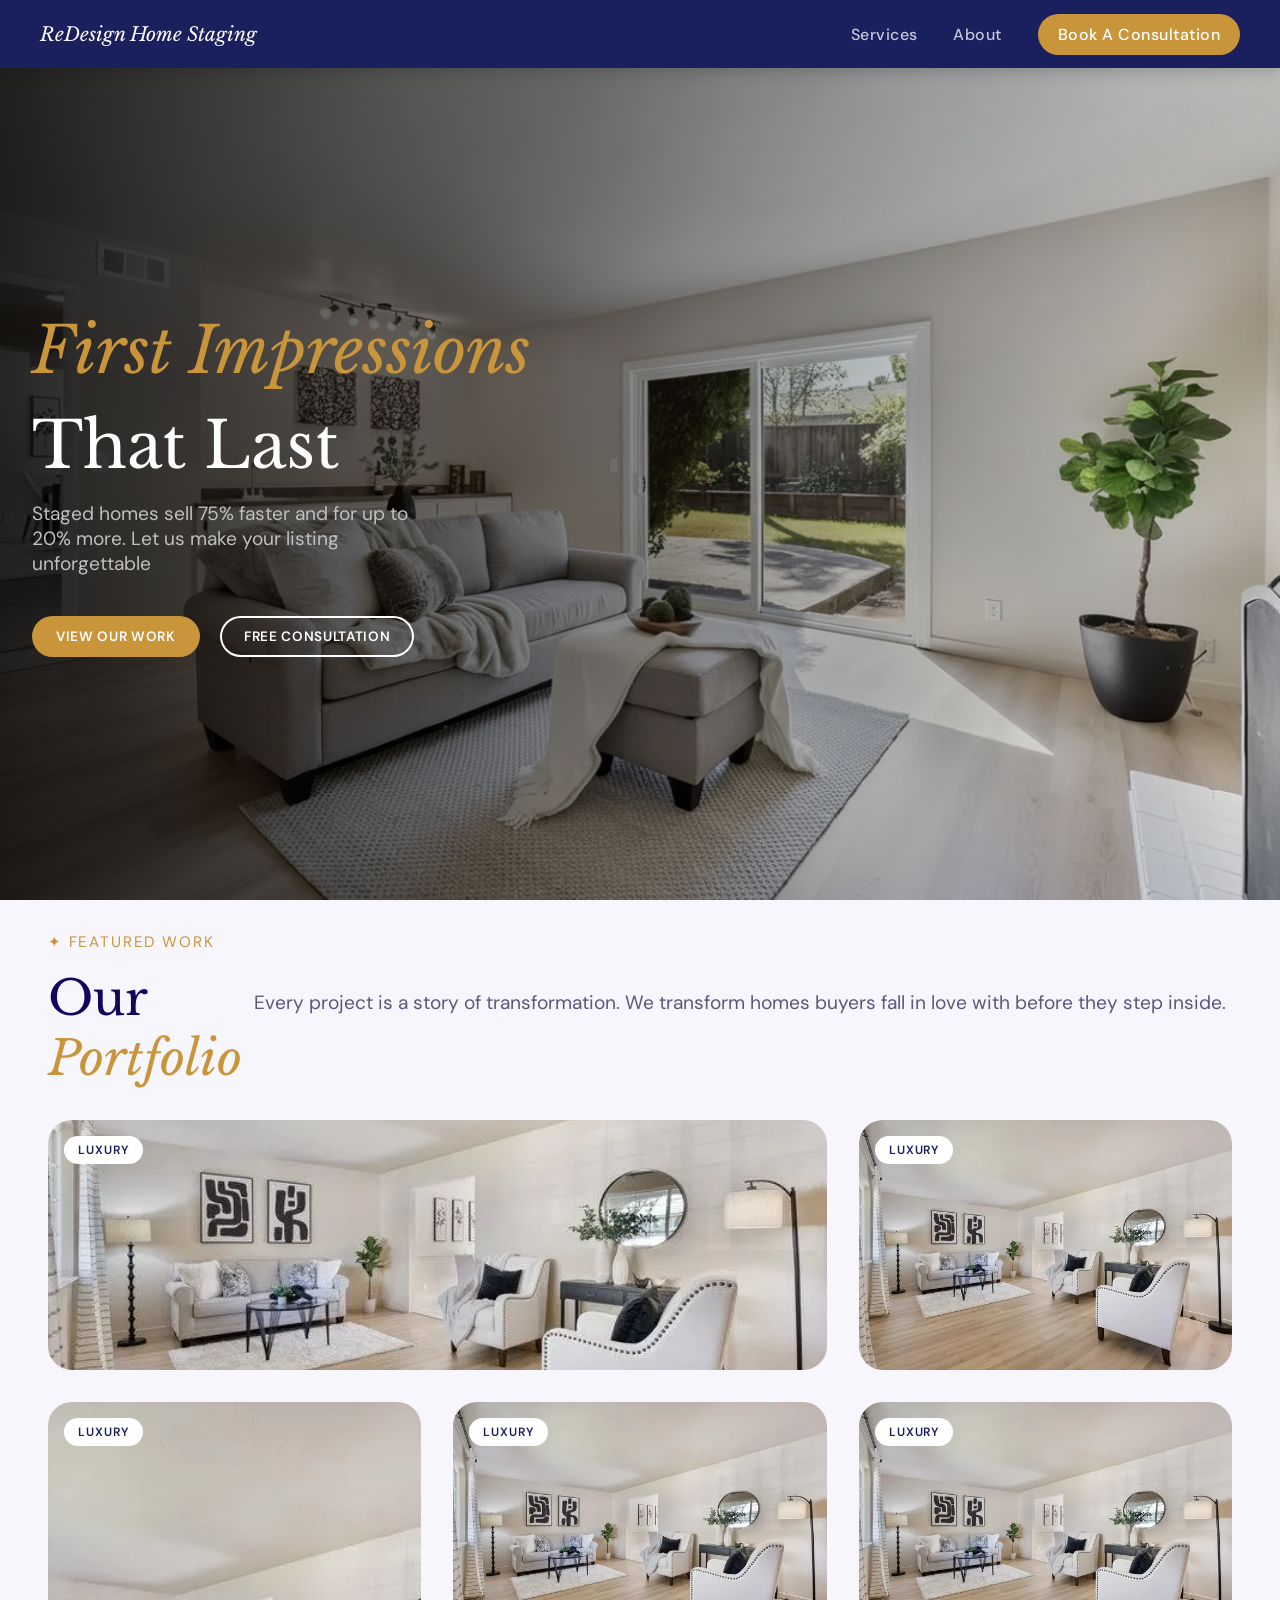
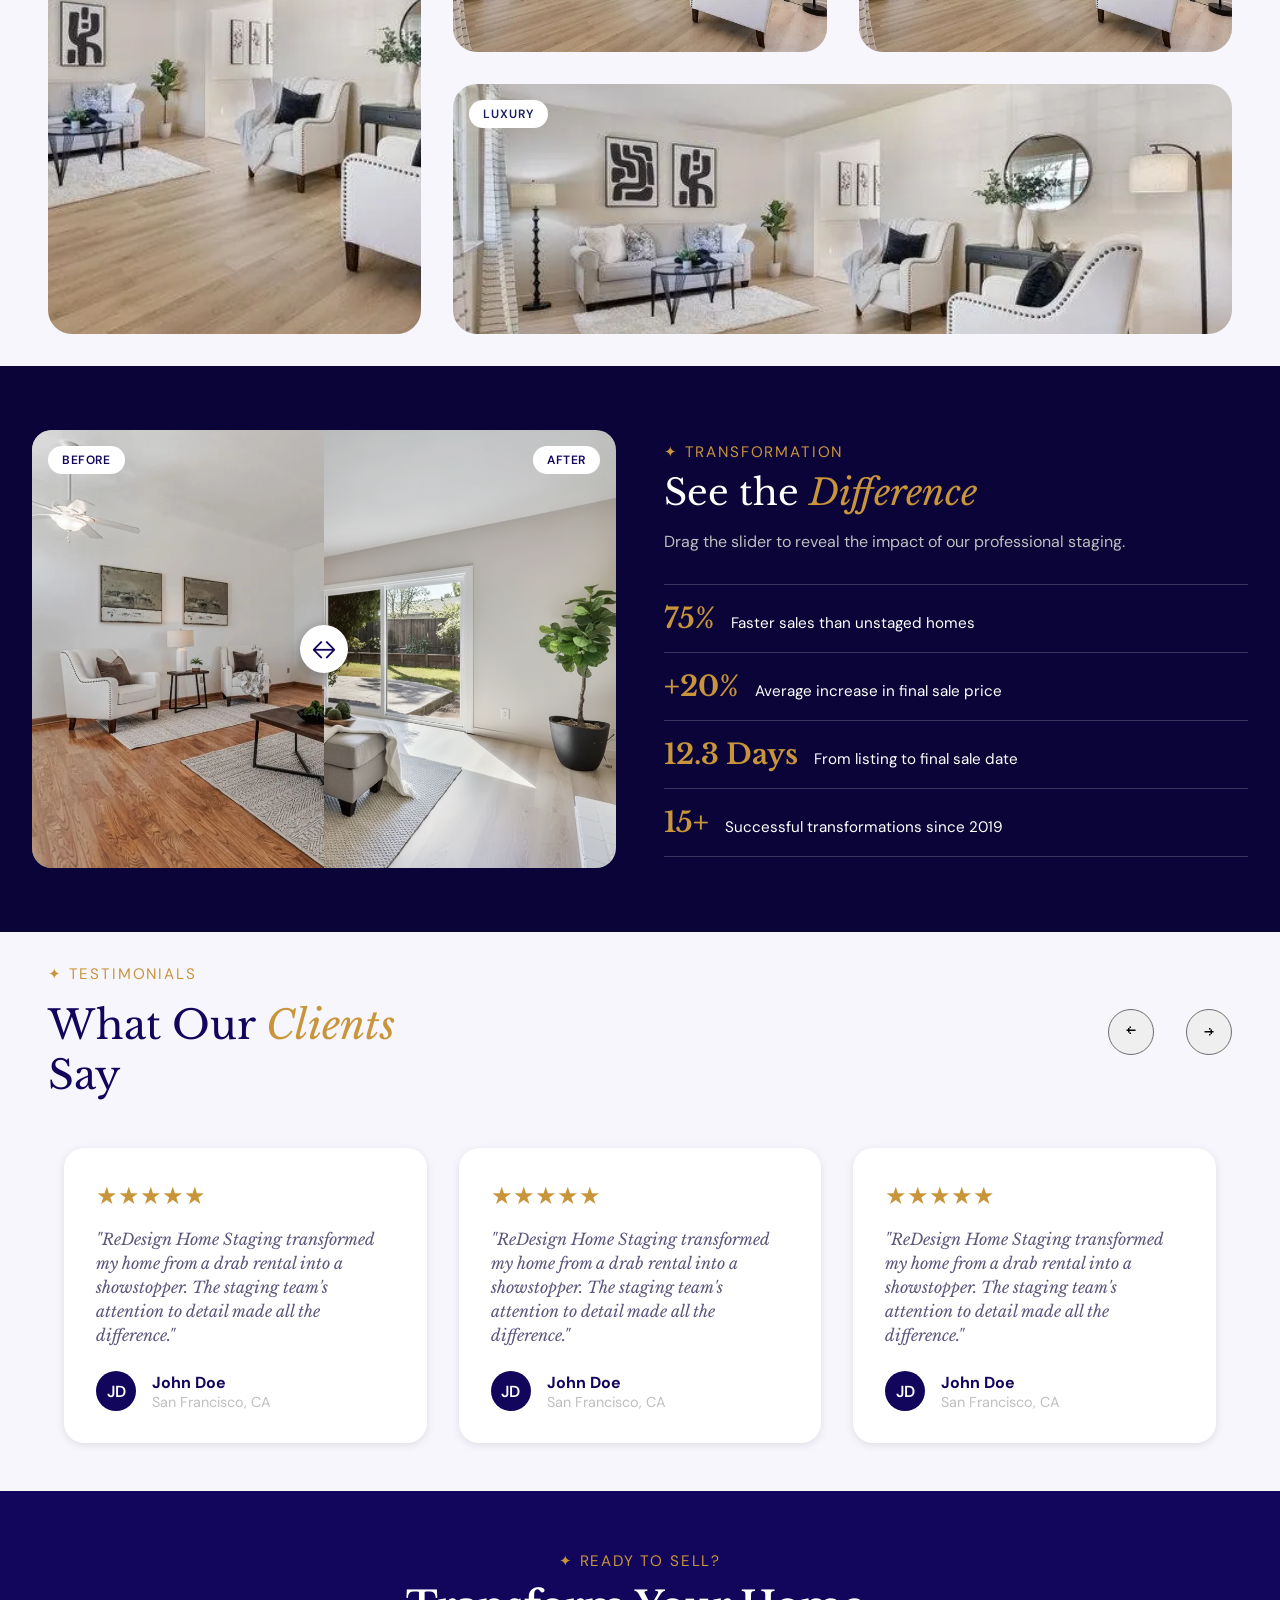
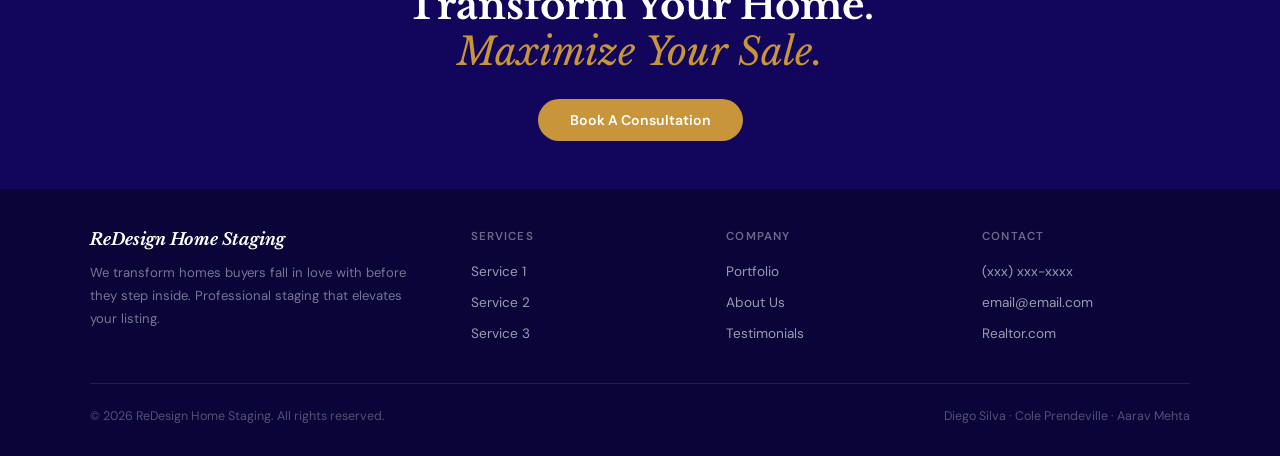
==== commit 60e8a6ec: "added testimonials section with scrollable cards" ====
--- a/index.html
+++ b/index.html
@@ -184,6 +184,83 @@
 					</div>
 				</div>
 			  </section>
+
+			  <!-- testimonials section	-->
+			  <section id="testimonials" class="testimonials">
+				<div class="testimonials-header">
+					<div class="testimonials-header-left">
+						<p><span class="gold">✦ TESTIMONIALS</span></p>
+						<h2>What Our <span class="italic gold">Clients</span> Say</h2>
+					</div>
+					<div class="testimonials-header-right">
+						<button class="testimonials-nav-prev" type="button" aria-label="Previous testimonial">&#65513;</button>
+						<button class="testimonials-nav-next" type="button" aria-label="Next testimonial">&#65515;</button>
+					</div>
+				</div>
+				<!-- filled based on database entries-->
+				<div class="testimonials-cards">
+					<div class="testimonial-card">
+						<p class="stars"><span class="gold">★★★★★</span></p>
+						<p class="testimonial-text">
+							"ReDesign Home Staging transformed my home from a drab rental into a showstopper. The staging team's attention to detail made all the difference."
+						</p>
+						<div class="testimonial-author">
+							<div class="testimonial-author-initials">
+								<p>JD</p>
+							</div>
+							<div class="testimonial-author-name">
+								<p class="testimonial-author-name-text">John Doe</p>
+								<p class="testimonial-author-location">San Francisco, CA</p>
+							</div>
+						</div>
+					</div>
+					<div class="testimonial-card">
+						<p class="stars"><span class="gold">★★★★★</span></p>
+						<p class="testimonial-text">
+							"ReDesign Home Staging transformed my home from a drab rental into a showstopper. The staging team's attention to detail made all the difference."
+						</p>
+						<div class="testimonial-author">
+							<div class="testimonial-author-initials">
+								<p>JD</p>
+							</div>
+							<div class="testimonial-author-name">
+								<p class="testimonial-author-name-text">John Doe</p>
+								<p class="testimonial-author-location">San Francisco, CA</p>
+							</div>
+						</div>
+					</div>
+					<div class="testimonial-card">
+						<p class="stars"><span class="gold">★★★★★</span></p>
+						<p class="testimonial-text">
+							"ReDesign Home Staging transformed my home from a drab rental into a showstopper. The staging team's attention to detail made all the difference."
+						</p>
+						<div class="testimonial-author">
+							<div class="testimonial-author-initials">
+								<p>JD</p>
+							</div>
+							<div class="testimonial-author-name">
+								<p class="testimonial-author-name-text">John Doe</p>
+								<p class="testimonial-author-location">San Francisco, CA</p>
+							</div>
+						</div>
+					</div>
+					<div class="testimonial-card">
+						<p class="stars"><span class="gold">★★★★★</span></p>
+						<p class="testimonial-text">
+							"ReDesign Home Staging transformed my home from a drab rental into a showstopper. The staging team's attention to detail made all the difference."
+						</p>
+						<div class="testimonial-author">
+							<div class="testimonial-author-initials">
+								<p>JD</p>
+							</div>
+							<div class="testimonial-author-name">
+								<p class="testimonial-author-name-text">John Doe</p>
+								<p class="testimonial-author-location">San Francisco, CA</p>
+							</div>
+						</div>
+					</div>
+				</div>
+			  </section>
 		</main>
 
 		<!-- footer -->
@@ -234,6 +311,6 @@
 
         <script src="js/navbar.js"></script>
 		<script src="js/transformation-slider.js"></script>
-
+		<script src="js/testimonials.js"></script>
 	</body>
 </html>
--- a/css/index.css
+++ b/css/index.css
@@ -373,6 +373,130 @@
     font-size: 0.95rem;
 }
 
+/* testimonials section */
+.testimonials {
+    padding: 2rem 3rem;
+}
+
+.testimonials-header {
+    display: flex;
+    justify-content: space-between;
+    align-items: center;
+    margin-bottom: 2rem;
+}
+
+.testimonials-header-left {
+    flex: 1;
+    max-width: 600px;
+}
+
+.testimonials-header-left p {
+    font-size: 0.95rem;
+    letter-spacing: 0.12em;
+    margin-bottom: 1rem;
+}
+
+.testimonials-header-left h2 {
+    color: var(--dark-navy);
+    font-family: var(--font-serif);
+    font-size: 2.5rem;
+    font-weight: 400;
+}
+
+.testimonials-header-right {
+    flex: 2;
+    display: flex;
+    align-items: center;
+    justify-content: flex-end;
+    gap: 2rem;
+}
+
+.testimonials-nav-prev, .testimonials-nav-next {
+    cursor: pointer;
+    font-size: 1.5rem;
+    border: 1px solid var(--dark-gray);
+    padding: 0.5rem 1rem;
+    border-radius: 50%;
+    transition: all 0.3s ease;
+}
+
+.testimonials-nav-prev:hover, .testimonials-nav-next:hover {
+    background: var(--gold);
+    color: var(--white);
+    border-color: var(--gold);
+    transition: all 0.3s ease;
+}
+
+.testimonials-cards {
+    display: flex;
+    gap: 2rem;
+    overflow-x: auto;
+    scroll-behavior: smooth;
+    scroll-snap-type: x mandatory;
+    padding: 16px;
+    scrollbar-width: none;
+    -ms-overflow-style: none;
+    &::-webkit-scrollbar {
+        display: none;
+    }
+}
+
+.testimonial-card {
+    flex: 0 0 calc((100% - 4rem) / 3);
+    scroll-snap-align: none;
+    background: var(--white);
+    padding: 2rem;
+    border-radius: 20px;
+    box-shadow: 0 2px 8px rgba(0,0,0,0.1);
+    transition: all 0.3s ease;
+}
+
+.stars {
+    font-size: 1.5rem;
+    color: var(--gold);
+    margin-bottom: 1rem;
+}
+
+.testimonial-text {
+    font-style: italic;
+    font-family: var(--font-serif);
+    color: var(--light-blue);
+    margin-bottom: 1.5rem;
+    line-height: 1.5;
+}
+
+.testimonial-author {
+    margin-top: 1rem;
+    display: flex;
+    align-items: center;
+    gap: 1rem;
+}
+
+.testimonial-author-initials {
+    width: 40px;
+    height: 40px;
+    border-radius: 50%;
+    overflow: hidden;
+    background: var(--dark-navy);
+    color: var(--white);
+    display: flex;
+    align-items: center;
+    justify-content: center;
+    font-size: 1rem;
+    font-weight: 600;
+}
+
+.testimonial-author-name-text {
+    font-size: 1rem;
+    font-weight: 700;
+    color: var(--dark-navy);
+}
+
+.testimonial-author-location {
+    font-size: 0.9rem;
+    color: var(--gray);
+}
+
 @media (max-width: 1024px) {
     .transformation-inner {
       grid-template-columns: 1fr;
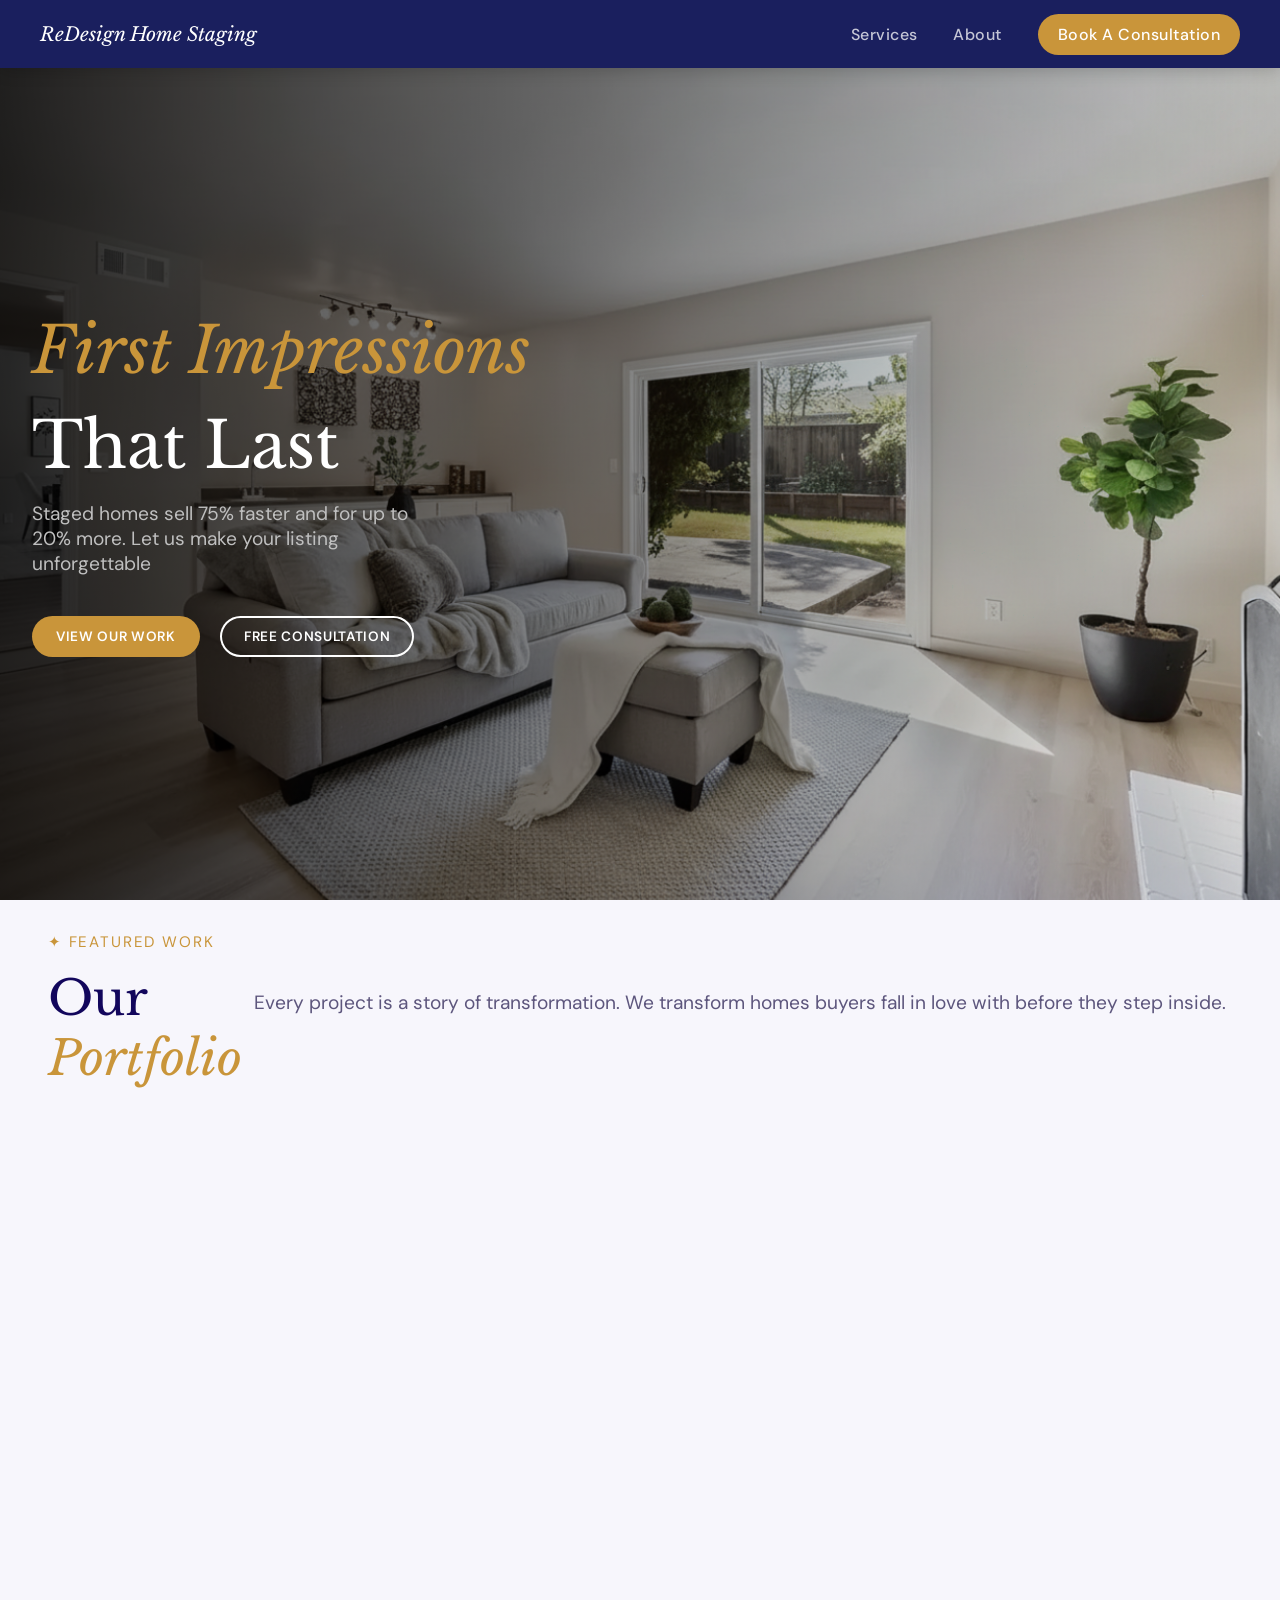
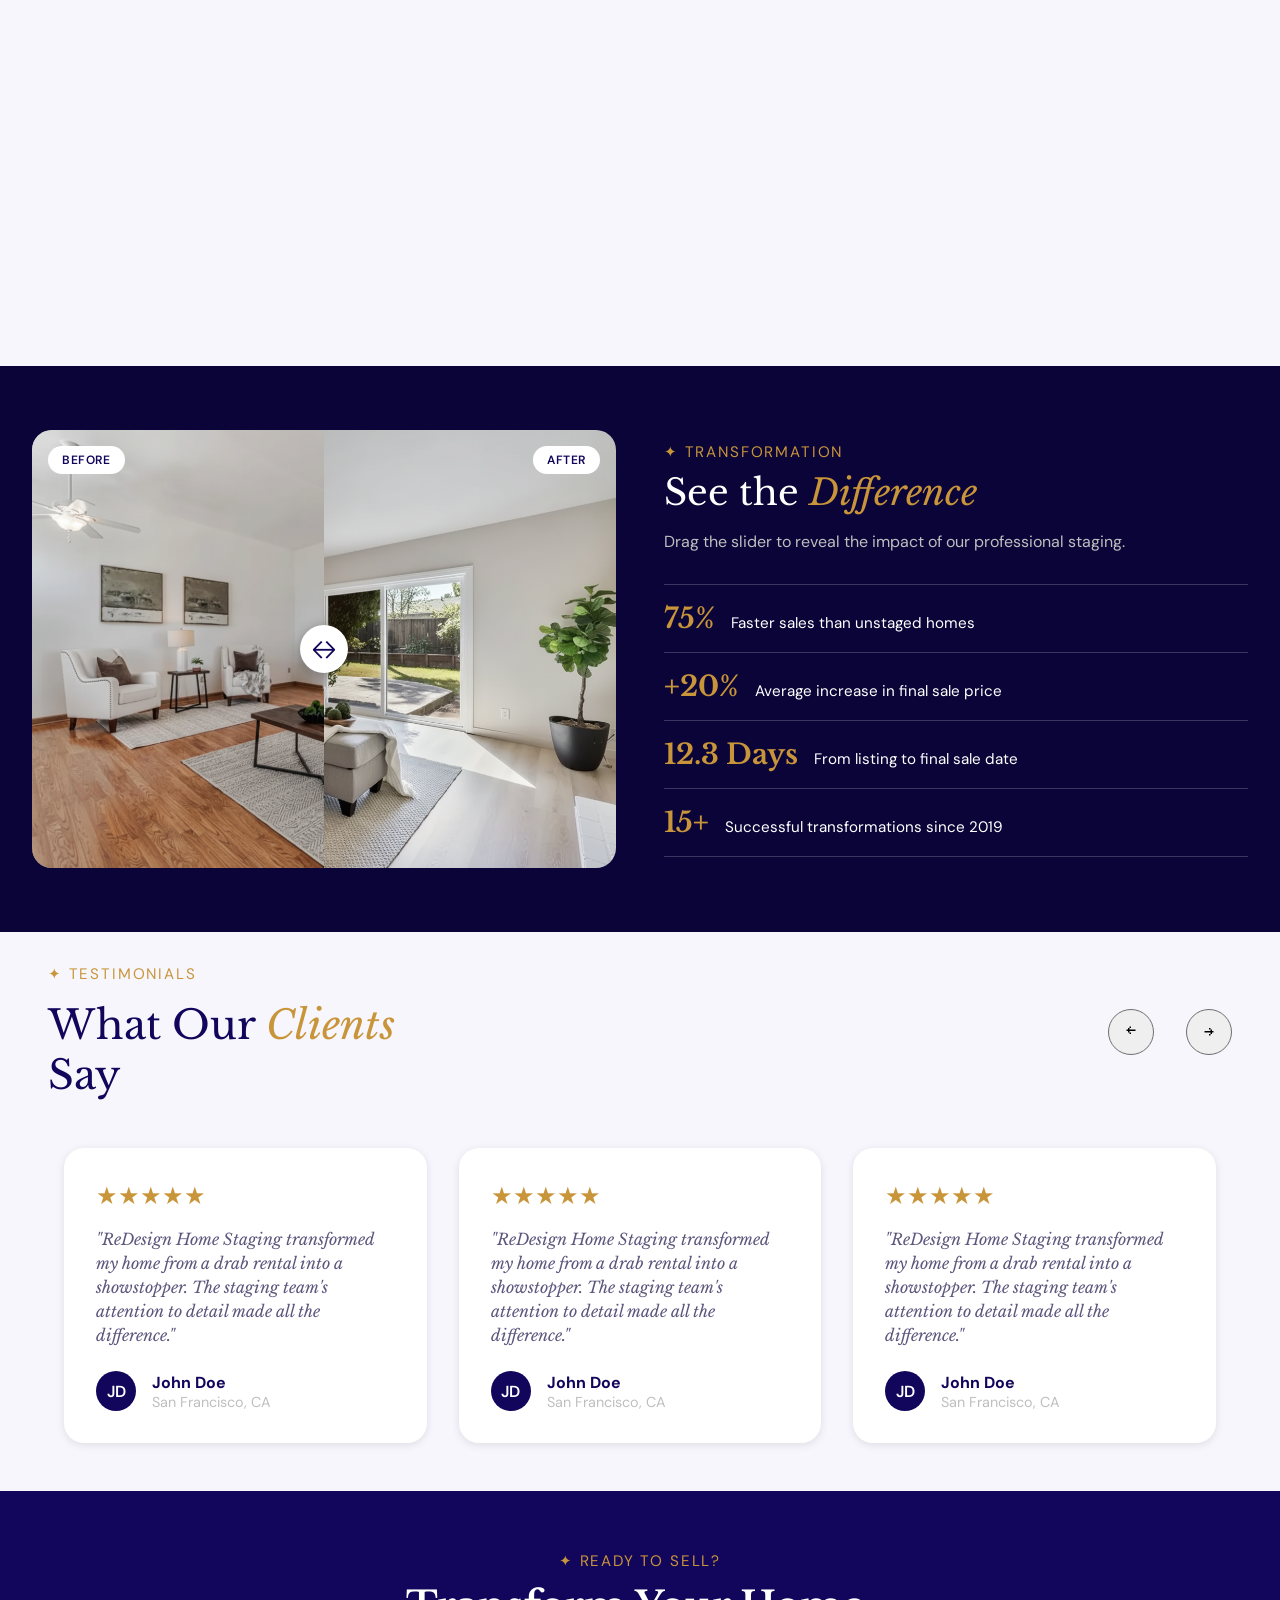
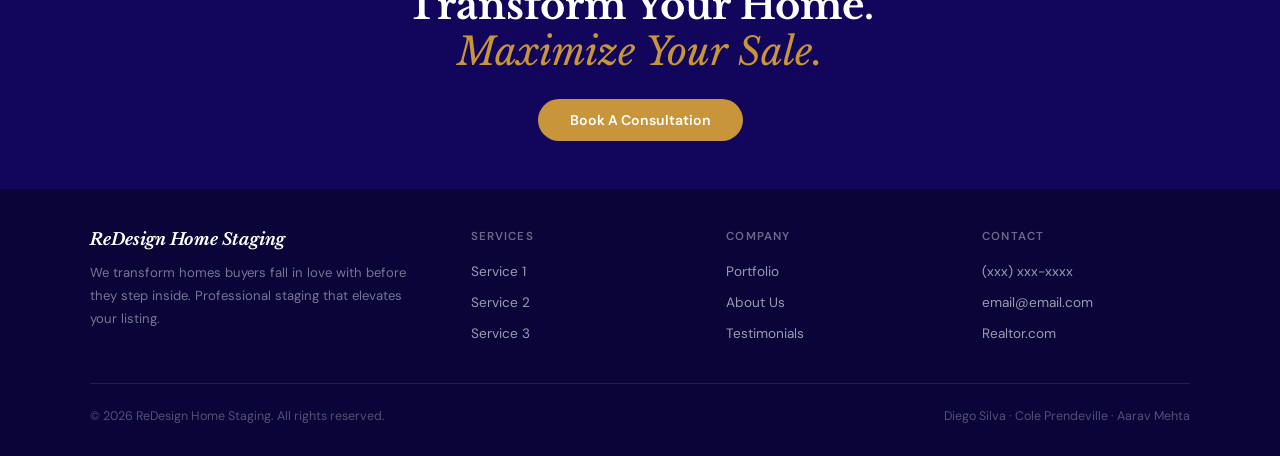
==== commit f66313f6: "finished home page" ====
--- a/index.html
+++ b/index.html
@@ -20,7 +20,7 @@
 
 			<ul id="nav-links">
 				<li><a href="services.html">Services</a></li>
-				<li><a href="about.html">About</a></li>
+				<li><a href="php/about.php">About</a></li>
 				<li><a href="consult.html" id="nav-book">Book A Consultation</a></li>
 			</ul>
 
@@ -64,66 +64,7 @@
 
 				<!-- Portfolio Grid -->
 				<div class="portfolio-grid">
-					<div class="portfolio-item">
-						<div class="portfolio-image-wrapper">
-							<img src="images/rdhs-image-2.png" alt="ReDesign Home Staging Project 2">
-							<div class="portfolio-image-overlay"></div>
-							<span class="portfolio-tag">Luxury</span>
-							<div class="portfolio-caption">
-								<h3>Location, CA</h3>
-							</div>
-						</div>
-					</div>
-					<div class="portfolio-item">
-						<div class="portfolio-image-wrapper">
-							<img src="images/rdhs-image-2.png" alt="ReDesign Home Staging Project 2">
-							<div class="portfolio-image-overlay"></div>
-							<span class="portfolio-tag">Luxury</span>
-							<div class="portfolio-caption">
-								<h3>Location, CA</h3>
-							</div>
-						</div>
-					</div>
-					<div class="portfolio-item">
-						<div class="portfolio-image-wrapper">
-							<img src="images/rdhs-image-2.png" alt="ReDesign Home Staging Project 2">
-							<div class="portfolio-image-overlay"></div>
-							<span class="portfolio-tag">Luxury</span>
-							<div class="portfolio-caption">
-								<h3>Location, CA</h3>
-							</div>
-						</div>
-					</div>
-					<div class="portfolio-item">
-						<div class="portfolio-image-wrapper">
-							<img src="images/rdhs-image-2.png" alt="ReDesign Home Staging Project 2">
-							<div class="portfolio-image-overlay"></div>
-							<span class="portfolio-tag">Luxury</span>
-							<div class="portfolio-caption">
-								<h3>Location, CA</h3>
-							</div>
-						</div>
-					</div>
-					<div class="portfolio-item">
-						<div class="portfolio-image-wrapper">
-							<img src="images/rdhs-image-2.png" alt="ReDesign Home Staging Project 2">
-							<div class="portfolio-image-overlay"></div>
-							<span class="portfolio-tag">Luxury</span>
-							<div class="portfolio-caption">
-								<h3>Location, CA</h3>
-							</div>
-						</div>
-					</div>
-					<div class="portfolio-item">
-						<div class="portfolio-image-wrapper">
-							<img src="images/rdhs-image-2.png" alt="ReDesign Home Staging Project 2">
-							<div class="portfolio-image-overlay"></div>
-							<span class="portfolio-tag">Luxury</span>
-							<div class="portfolio-caption">
-								<h3>Location, CA</h3>
-							</div>
-						</div>
-					</div>
+					
 				</div>
 			</section>
 
@@ -289,7 +230,7 @@
 						<h4>Company</h4>
 						<ul>
 							<li><a href="index.html#portfolio">Portfolio</a></li>
-							<li><a href="about.html">About Us</a></li>
+							<li><a href="php/about.php">About Us</a></li>
 							<li><a href="index.html#testimonials">Testimonials</a></li>
 						</ul>
 					</div>
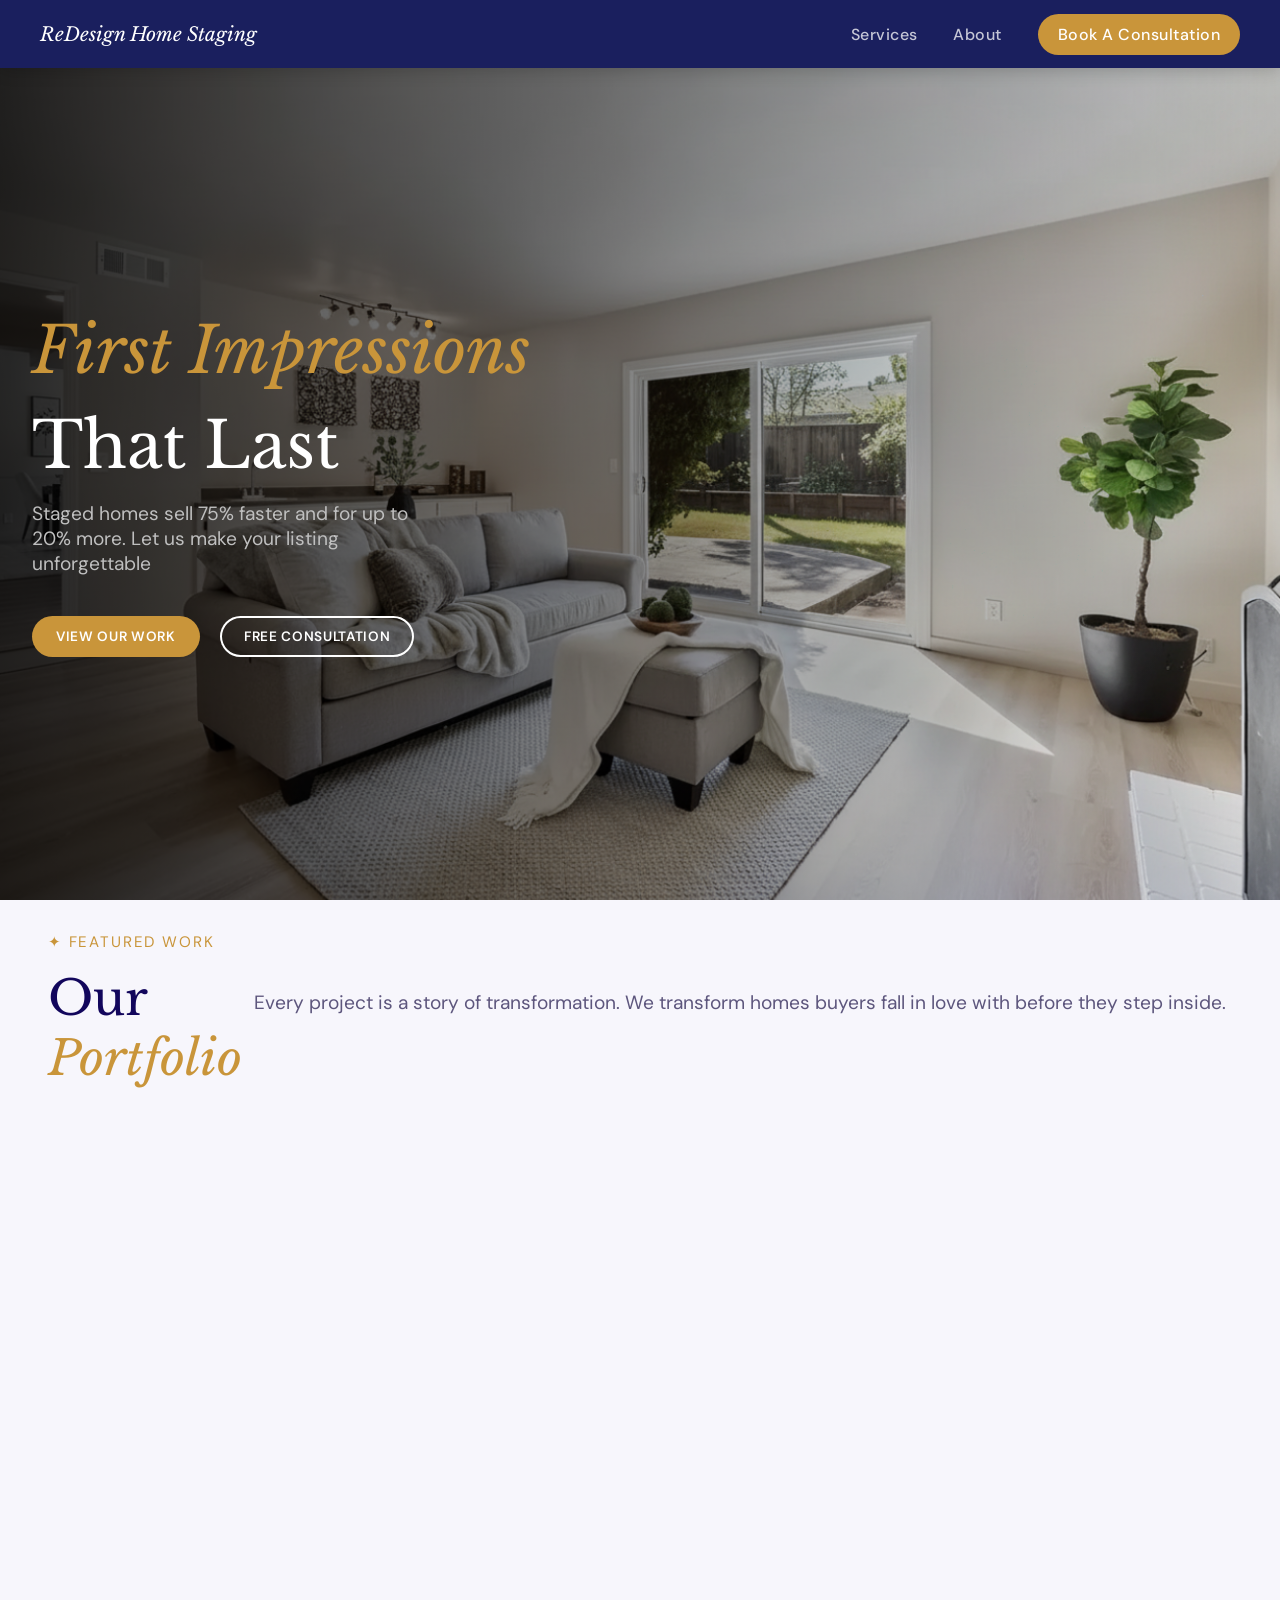
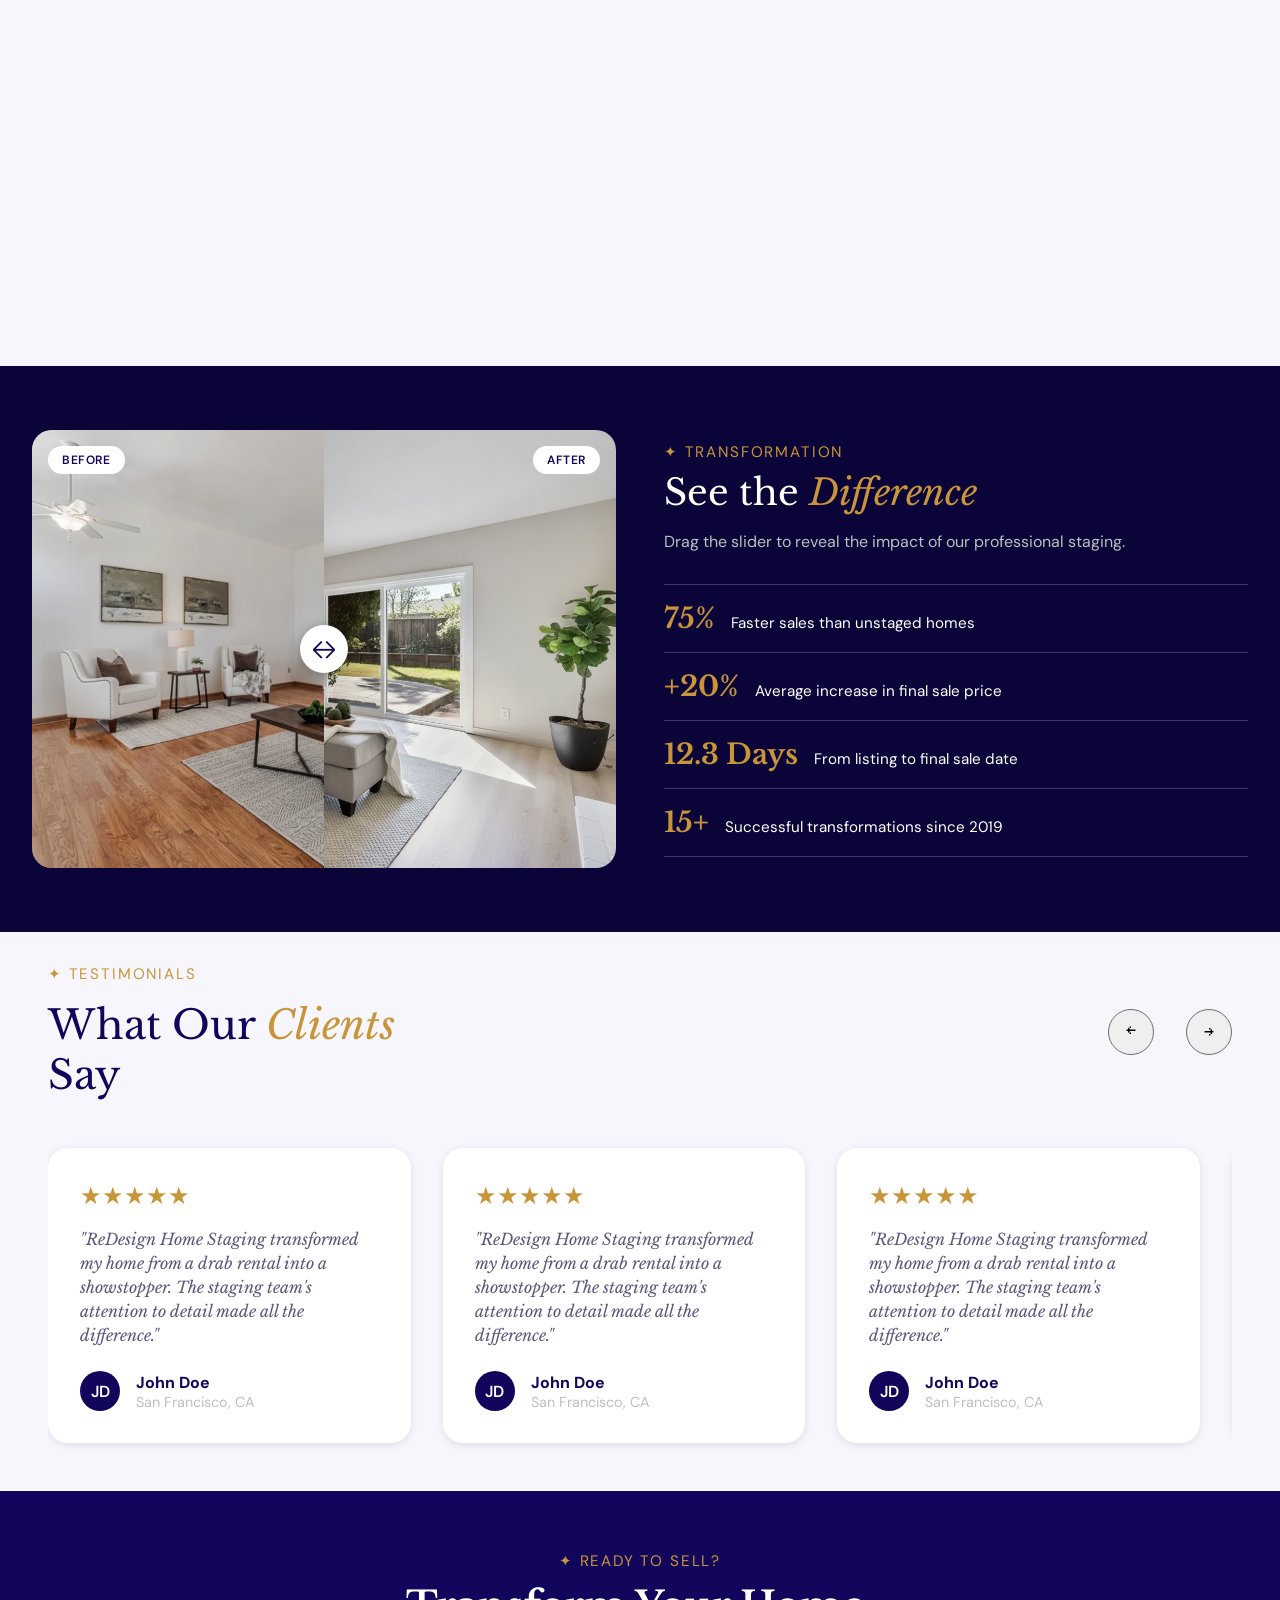
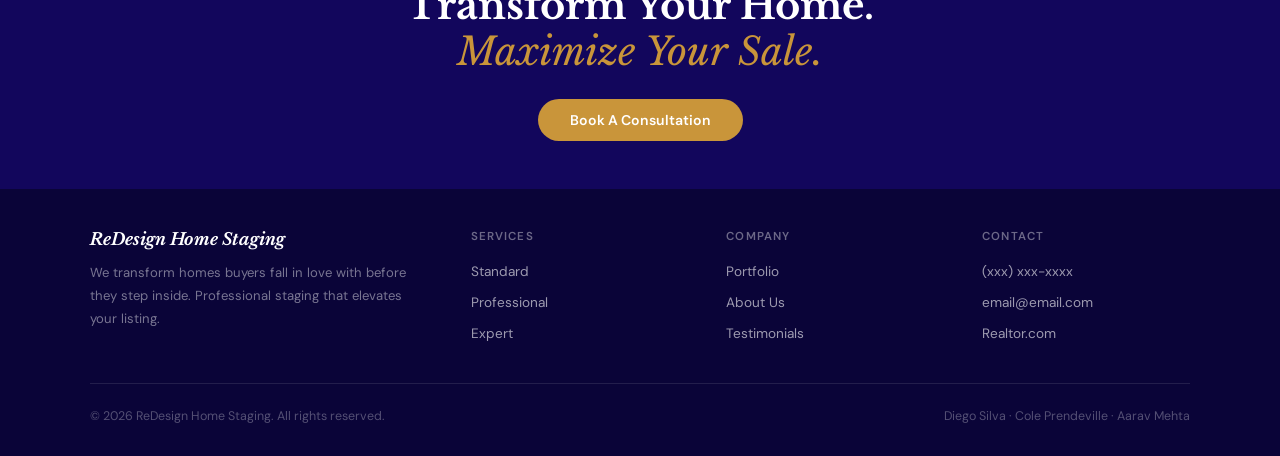
==== commit e0a8c1b4: "added responsiveness to services page and changed footer services" ====
--- a/index.html
+++ b/index.html
@@ -1,4 +1,5 @@
 <!-- index.html - homepage for ReDesign Home Staging website -->
+<!-- now using index.php as route (keep as template) -->
 
 <!DOCTYPE html>
 
@@ -221,17 +222,17 @@
 					<div class="footer-col">
 						<h4>Services</h4>
 						<ul>
-							<li><a href="services.html">Service 1</a></li>
-							<li><a href="services.html">Service 2</a></li>
-							<li><a href="services.html">Service 3</a></li>
+							<li><a href="services.html#packages">Standard</a></li>
+							<li><a href="services.html#packages">Professional</a></li>
+							<li><a href="services.html#packages">Expert</a></li>
 						</ul>
 					</div>
 					<div class="footer-col">
 						<h4>Company</h4>
 						<ul>
-							<li><a href="index.html#portfolio">Portfolio</a></li>
+							<li><a href="php/index.php#portfolio">Portfolio</a></li>
 							<li><a href="php/about.php">About Us</a></li>
-							<li><a href="index.html#testimonials">Testimonials</a></li>
+							<li><a href="php/index.php#testimonials">Testimonials</a></li>
 						</ul>
 					</div>
 					<div class="footer-col">
--- a/css/index.css
+++ b/css/index.css
@@ -1,4 +1,4 @@
-/* index.css - styling for index.html */
+/* index.css - styling for home page */
 
 /* hero section */
 .hero {
@@ -497,8 +497,106 @@
     color: var(--gray);
 }
 
-@media (max-width: 1024px) {
+@media (max-width: 768px) {
     .transformation-inner {
       grid-template-columns: 1fr;
     }
+}
+
+/* mobile responsiveness */
+@media (max-width: 768px) {
+
+    /* reduce font sizes for smaller screens */
+    .hero-content h1 {
+        font-size: 2.5rem;
+    }
+
+    .hero-content p {
+        font-size: 1rem;
+    }
+
+    /* reduce padding and stack header vertically */
+    .portfolio {
+        padding: 2rem 1rem;
+    }
+
+    .portfolio-header {
+        flex-direction: column;
+        gap: 1rem;
+    }
+
+    .header-left {
+        max-width: 100%;
+    }
+
+    /* portfolio grid - single column stack on mobile */
+    .portfolio-grid {
+        grid-template-columns: 1fr;
+        grid-template-rows: auto;
+        grid-template-areas:
+            "home-1"
+            "home-2"
+            "home-3"
+            "home-4"
+            "home-5"
+            "home-6";
+        gap: 1rem;
+    }
+
+    /* fixed height for each portfolio item on mobile */
+    .portfolio-item {
+        height: 220px;
+    }
+
+    /* reduce padding */
+    .testimonials {
+        padding: 2rem 1rem;
+    }
+
+    /* single card view */
+    .testimonials-cards {
+        scroll-snap-type: x mandatory;
+    }
+
+    .testimonial-card {
+        flex: 0 0 100%;
+        scroll-snap-align: start;
+    }
+
+    /* center the nav arrows above the card */
+    .testimonials-header {
+        flex-direction: column;
+        align-items: center;
+        text-align: center;
+        gap: 1rem;
+    }
+
+    .testimonials-header-right {
+        justify-content: center;
+    }
+}
+
+/* tablet responsiveness (smaller screen layout) */
+@media (min-width: 769px) and (max-width: 1024px) {
+
+    /* portfolio grid - two column layout */
+    .portfolio-grid {
+        grid-template-columns: 1fr 1fr;
+        grid-template-rows: auto;
+        grid-template-areas:
+            "home-1 home-1"
+            "home-2 home-3"
+            "home-4 home-5"
+            "home-6 home-6";
+        gap: 1.5rem;
+    }
+
+    .portfolio-item {
+        height: 240px;
+    }
+
+    /* 2 testimonial cards at a time */
+    .testimonial-card {
+        flex: 0 0 calc((100% - 2rem) / 2);
+    }
 }
